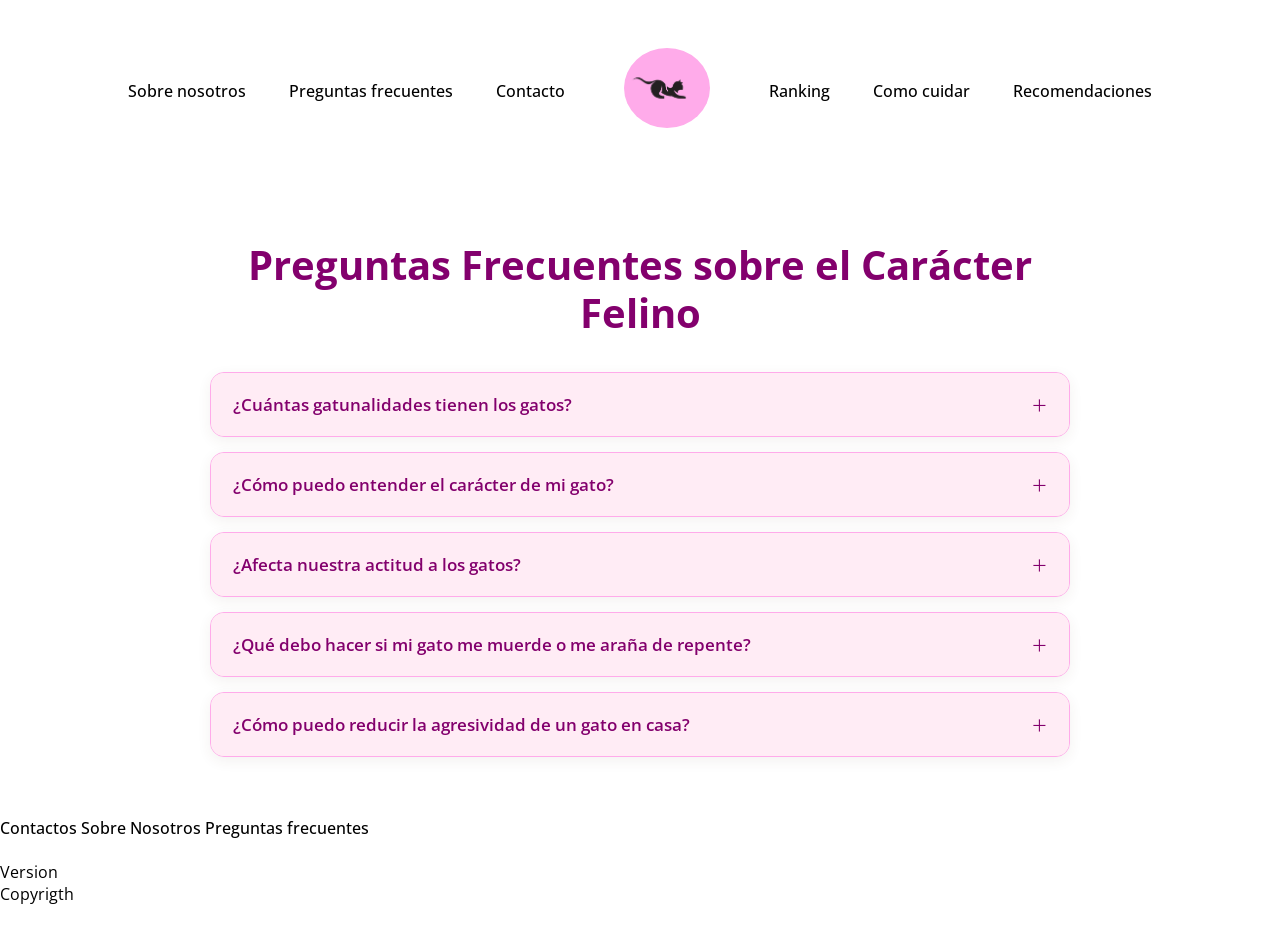
==== index.html @ 8054a6a8 "Agregar estiloa preguntas frecuentes" ====
<!DOCTYPE html>
<html lang="es">

<head>
    <meta charset="UTF-8">
    <meta name="viewport" content="width=device-width, initial-scale=1.0">
    <title>Michis</title>
    <link rel="stylesheet" href="estilos.css">
    <link rel="preconnect" href="https://fonts.googleapis.com">
    <link rel="preconnect" href="https://fonts.gstatic.com" crossorigin>
    <link href="https://fonts.googleapis.com/css2?family=Open+Sans:ital,wght@0,300..800;1,300..800&display=swap"
        rel="stylesheet">
</head>

<body>

    <header id="cabecera">
        <nav id="menu-navegacion">
            <ul>
                <li><a href="#">Sobre nosotros</a></li>
                <li><a href="#">Preguntas frecuentes</a></li>
                <li><a href="#">Contacto</a></li>
                <li><a href="index.html"><img src="imagenes/logo-michis-negro.png" alt="logo michis negro"></a></li>
                <li><a href="puntuaciones.html">Ranking</a></li>
                <li><a href="cuidar.html">Como cuidar</a></li>
                <li><a href="recomendaciones.html">Recomendaciones</a></li>
            </ul>
        </nav>
    </header>



    <main>
        <section id="faq-gatos">
            <h2>Preguntas Frecuentes sobre el Carácter Felino</h2>

            <details>
                <summary>¿Cuántas gatunalidades tienen los gatos?</summary>
                <p>Los expertos en comportamiento felino suelen agruparlas en <strong>cinco grandes
                        "gatunalidades"</strong> principales: la confianza, la timidez, la amabilidad hacia los humanos,
                    la impulsividad y la extraversión. Conocer cuál predomina en tu gato te ayudará a predecir si puede
                    reaccionar de forma agresiva ante ciertos estímulos.</p>
            </details>

            <details>
                <summary>¿Cómo puedo entender el carácter de mi gato?</summary>
                <p>La clave está en observar su <strong>lenguaje corporal</strong>. Un gato agresivo o estresado te lo
                    comunicará antes de atacar: fíjate en las orejas hacia atrás o aplanadas, las pupilas dilatadas, los
                    bufidos y, sobre todo, el movimiento rápido y tenso de la punta de su cola. Si notas estas señales,
                    es mejor darle su espacio.</p>
            </details>

            <details>
                <summary>¿Afecta nuestra actitud a los gatos?</summary>
                <p><strong>Sí, totalmente.</strong> Los gatos son animales extremadamente sensibles al entorno y al
                    estrés de sus humanos. Una actitud gritona, castigos físicos o movimientos bruscos en el hogar
                    pueden generarles ansiedad, lo que a menudo desencadena conductas defensivas o agresividad por
                    miedo.</p>
            </details>

            <details>
                <summary>¿Qué debo hacer si mi gato me muerde o me araña de repente?</summary>
                <p>Lo más importante es <strong>no gritarle ni castigarle</strong>, ya que eso aumentará su miedo y su
                    agresividad. Retira la mano con calma, interrumpe el juego por completo y vete a otra habitación.
                    Debes enseñarle que la agresión corta toda la diversión y la atención.</p>
            </details>

            <details>
                <summary>¿Cómo puedo reducir la agresividad de un gato en casa?</summary>
                <p>La clave es el <strong>enriquecimiento ambiental</strong>. Proporciónale rascadores altos, juguetes
                    interactivos que estimulen su instinto de caza y zonas de refugio seguras. Un gato aburrido o sin
                    territorio propio suele canalizar su frustración en forma de arañazos o mordiscos.</p>
            </details>

        </section>
    </main>



    <footer>
        <ul>
            <a href="">Contactos</a>
            <a href="">Sobre Nosotros</a>
            <a href="">Preguntas frecuentes</a>
            <li>
                <img rel="">
                <img rel="">
                <img rel="">
            </li>
            <li>Version</li>
            <li>Copyrigth</li>
            <img rel="">
        </ul>
    </footer>

</body>

</html>
---- estilos.css ----
*{
    box-sizing: border-box;
    margin: 0;
    padding: 0;
    font-family: "Open Sans", sans-serif;
}

:root{
    --rosa1: rgb(255, 171, 234);
    --rosa2: rgb(255, 144, 227);
    --rosa3: rgb(255, 236, 245);
    --rosa4: rgb(131, 0, 109);
}

header{
    padding: 2em 0;
}

#menu-navegacion ul{
    display: flex;
    flex-direction: row;
    justify-content: space-between;
    padding: 1em 10%;
    align-items: center;
    gap: 1em;
}

#menu-navegacion li{
    list-style: none;
    text-align: center;
}

#menu-navegacion img{
    height: 80px;
    width: auto;
    border-radius: 50%;
    padding: 10px 0px;
    background-color: var(--rosa1);
    margin: 0 1em;
}

#menu-navegacion img:hover{
    background-color: var(--rosa2);
}

a{
    text-decoration: none;
    color: black;
    font-weight: 500;
}

a:hover{
    color: var(--rosa4);
}

/* ------ FAQs -------*/

#faq-gatos {
    max-width: 900px;
    margin: 60px auto;
    padding: 0 20px;
    font-family: "Segoe UI", Arial, sans-serif;
    color: var(--rosa4);
}

/* Título */
#faq-gatos h2 {
    margin-bottom: 35px;
    text-align: center;
    font-size: clamp(1.8rem, 4vw, 2.5rem);
    line-height: 1.2;
    color: var(--rosa4);
    font-weight: 700;
}

/* Cada pregunta */
#faq-gatos details {
    margin-bottom: 15px;
    background: var(--rosa3);
    border: 1px solid var(--rosa1);
    border-radius: 14px;
    overflow: hidden;
    box-shadow: 0 4px 14px rgba(78, 54, 38, 0.07);
    transition:
        box-shadow 0.3s ease,
        border-color 0.3s ease,
        transform 0.3s ease;
}

/* Efecto al pasar el ratón */
#faq-gatos details:hover {
    border-color: var(--rosa1);
    box-shadow: 0 7px 20px rgba(78, 54, 38, 0.12);
    transform: translateY(-2px);
}

/* Pregunta */
#faq-gatos summary {
    position: relative;
    padding: 20px 55px 20px 22px;
    cursor: pointer;
    list-style: none;
    font-size: 1.05rem;
    font-weight: 600;
    color: var(--rosa4);
    background: var(--rosa3);
    transition:
        all 0.3s ease;
}

/* Ocultar marcador por defecto */
#faq-gatos summary::-webkit-details-marker {
    display: none;
}

#faq-gatos summary::marker {
    display: none;
}

/* Icono + / − */
#faq-gatos summary::after {
    content: "+";
    position: absolute;
    right: 22px;
    top: 50%;
    transform: translateY(-50%);
    font-size: 1.6rem;
    font-weight: 300;
    color: var(--rosa4);
    transition: transform 0.3s ease;
}

/* Pregunta abierta */
#faq-gatos details[open] summary {
    color: var(--rosa4);
    background: var(--rosa3);
}

#faq-gatos details[open] summary::after {
    content: "−";
    transform: translateY(-50%) rotate(180deg);
}

/* Respuesta */
#faq-gatos details p {
    margin: 0;
    padding: 0 22px 22px;
    font-size: 0.98rem;
    line-height: 1.75;
    color: var(--rosa4);
    background: var(--rosa3);
}

/* Texto en negrita */
#faq-gatos details p strong {
    color: var(--rosa4);
    font-weight: 700;
}


/* ================================
   Responsive
   ================================ */

@media (max-width: 600px) {

    #faq-gatos {
        margin: 40px auto;
        padding: 0 15px;
    }

    #faq-gatos h2 {
        margin-bottom: 25px;
    }

    #faq-gatos summary {
        padding: 17px 48px 17px 18px;
        font-size: 1rem;
    }

    #faq-gatos summary::after {
        right: 17px;
    }

    #faq-gatos details p {
        padding: 0 18px 18px;
        font-size: 0.95rem;
        line-height: 1.65;
    }
}
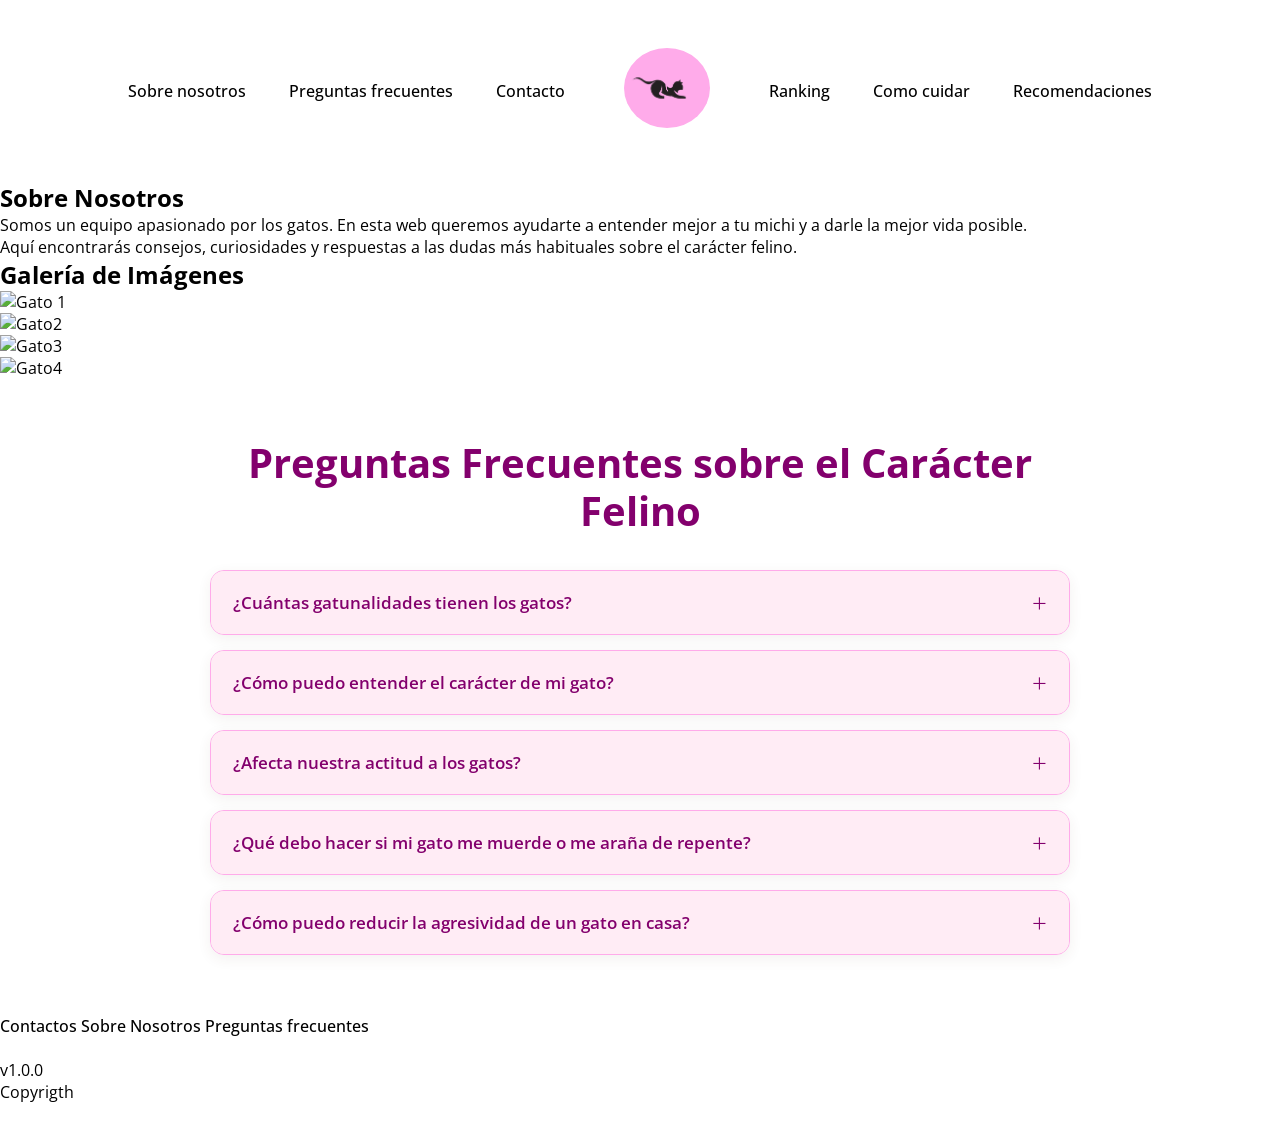
==== commit 4ea51b26: "Merge branch 'develop' into feature/css-faqs" ====
--- a/index.html
+++ b/index.html
@@ -28,8 +28,36 @@
         </nav>
     </header>
 
+    <main>
+          <section class="sobre-nosotros">
+            <h2>Sobre Nosotros</h2>
+            <p>Somos un equipo apasionado por los gatos. En esta web queremos ayudarte a entender mejor a tu michi y a darle la mejor vida posible.</p>
+            <p>Aquí encontrarás consejos, curiosidades y respuestas a las dudas más habituales sobre el carácter felino.</p>
+        </section>
 
+        <section class="galeria">
+            <h2>Galería de Imágenes</h2>
+            <div class="galeria-contenedor">
+                <figure>
+                    <img src="https://marketplace.canva.com/xHPJk/MAHA8XxHPJk/1/tl/canva-MAHA8XxHPJk.jpg" alt="Gato 1">
+                    
+                </figure>
+                <figure>
+                    <img src="https://cdn.pixabay.com/photo/2014/11/30/14/11/cat-551554_1280.jpg" alt="Gato2">
+          
+                </figure>
+                <figure>
+                    <img src="https://content.elmueble.com/medio/2023/03/05/gato-exotico_4af6e808_230305153458_900x900.jpg" alt="Gato3">
+                    
+                </figure>
+                <figure>
+                    <img src="https://thumb.wikimedia.org/wikipedia/commons/thumb/c/c0/British_shorthair_Irina_AEA.JPG/960px-British_shorthair_Irina_AEA.JPG?utm_source=es.wikipedia.org&utm_campaign=index&utm_content=thumbnail" alt="Gato4">
+                    
+                </figure>
+            </div>
+        </section>
 
+      
     <main>
         <section id="faq-gatos">
             <h2>Preguntas Frecuentes sobre el Carácter Felino</h2>
@@ -75,8 +103,6 @@
         </section>
     </main>
 
-
-
     <footer>
         <ul>
             <a href="">Contactos</a>
@@ -87,12 +113,11 @@
                 <img rel="">
                 <img rel="">
             </li>
-            <li>Version</li>
+            <li>v1.0.0</li>
             <li>Copyrigth</li>
             <img rel="">
         </ul>
     </footer>
-
 </body>
 
 </html>
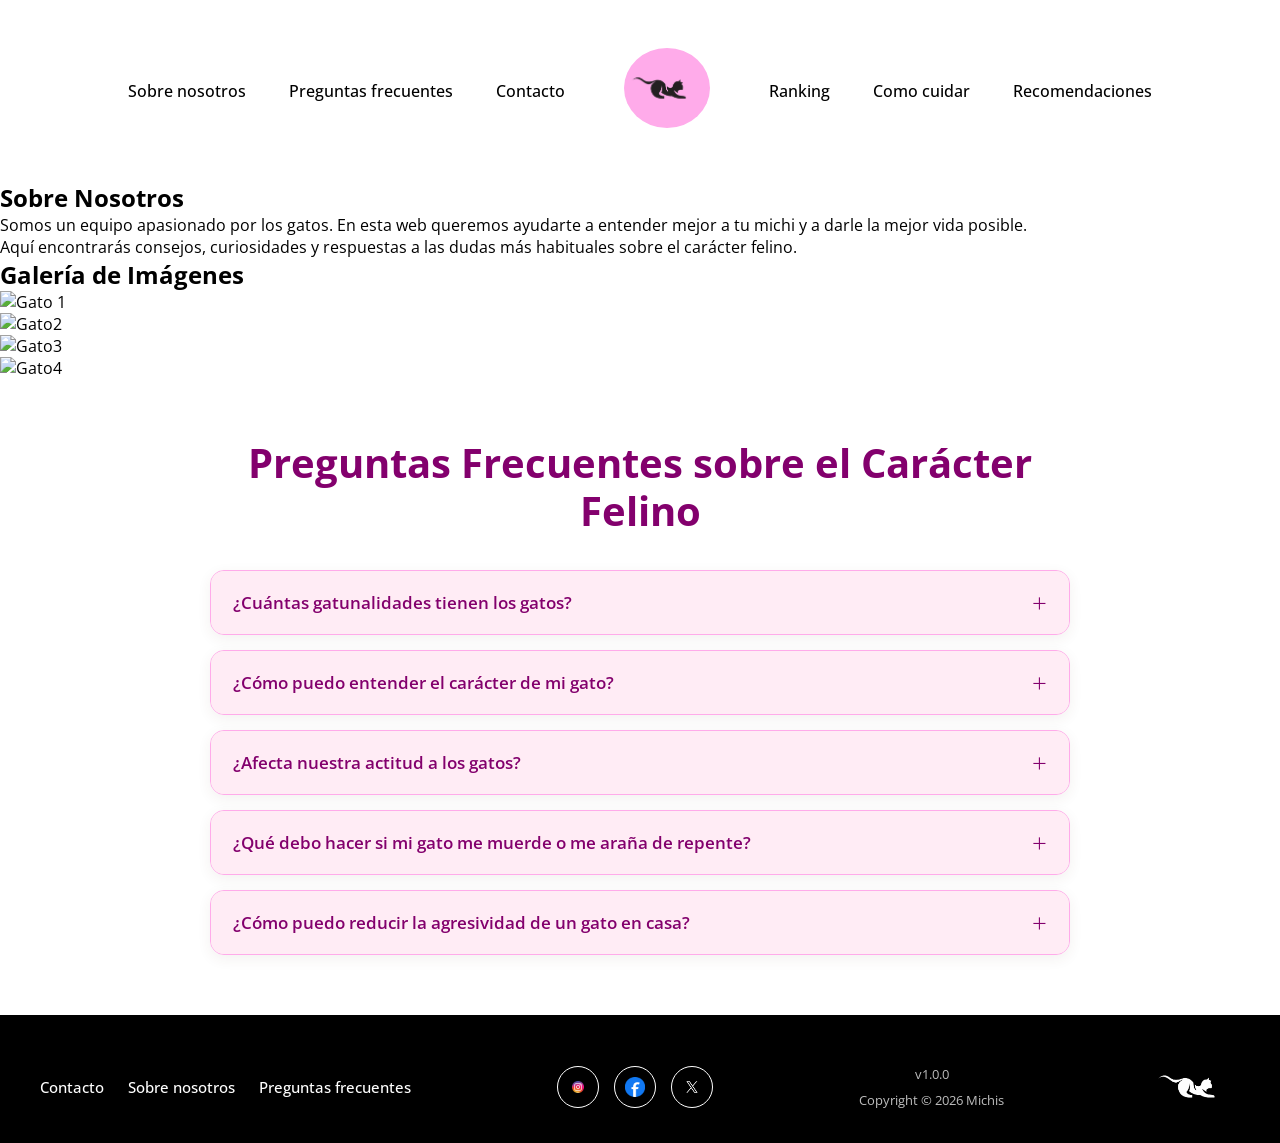
==== commit 075b5e44: "Agregar estilo al footer" ====
--- a/index.html
+++ b/index.html
@@ -29,7 +29,7 @@
     </header>
 
     <main>
-          <section class="sobre-nosotros">
+          <section class="sobre-nosotros" id="sobre-nosotros">
             <h2>Sobre Nosotros</h2>
             <p>Somos un equipo apasionado por los gatos. En esta web queremos ayudarte a entender mejor a tu michi y a darle la mejor vida posible.</p>
             <p>Aquí encontrarás consejos, curiosidades y respuestas a las dudas más habituales sobre el carácter felino.</p>
@@ -103,21 +103,38 @@
         </section>
     </main>
 
-    <footer>
-        <ul>
-            <a href="">Contactos</a>
-            <a href="">Sobre Nosotros</a>
-            <a href="">Preguntas frecuentes</a>
-            <li>
-                <img rel="">
-                <img rel="">
-                <img rel="">
-            </li>
-            <li>v1.0.0</li>
-            <li>Copyrigth</li>
-            <img rel="">
-        </ul>
-    </footer>
+    <footer class="site-footer">
+    <div class="footer-container">
+        <div class="footer-links">
+            <a href="#contacto">Contacto</a>
+            <a href="#sobre-nosotros">Sobre nosotros</a>
+            <a href="#faq-gatos">Preguntas frecuentes</a>
+        </div>
+
+        <div class="social-links" aria-label="Redes sociales">
+            <a href="#" aria-label="Instagram">
+                <img src="imagenes/icono-instagram.png" alt="Instagram">
+            </a>
+
+            <a href="#" aria-label="Facebook">
+                <img src="imagenes/icono-facebook.png" alt="Facebook">
+            </a>
+
+            <a href="#" aria-label="X">
+                <img src="imagenes/icono-x.png" alt="Twitter">
+            </a>
+        </div>
+
+        <div class="footer-info">
+            <span>v1.0.0</span>
+            <span>Copyright © 2026 Michis</span>
+        </div>
+
+        <a class="footer-logo" href="/" aria-label="Página principal">
+            <img src="imagenes/logo-michis-negro.png" alt="Logo de Michis">
+        </a>
+    </div>
+</footer>
 </body>
 
 </html>
--- a/estilos.css
+++ b/estilos.css
@@ -188,3 +188,133 @@
         line-height: 1.65;
     }
 }
+
+
+/* FOOTER */
+.site-footer {
+    width: 100%;
+    background-color: #000;
+    color: #fff;
+    padding: 40px 20px 25px;
+    box-sizing: border-box;
+}
+
+.footer-container {
+    max-width: 1200px;
+    margin: 0 auto;
+
+    display: flex;
+    align-items: center;
+    justify-content: space-between;
+    gap: 30px;
+    flex-wrap: wrap;
+}
+
+.footer-links {
+    display: flex;
+    align-items: center;
+    gap: 24px;
+    flex-wrap: wrap;
+}
+
+.footer-links a {
+    color: #fff;
+    text-decoration: none;
+    font-size: 15px;
+    transition: color 0.3s ease;
+}
+
+.footer-links a:hover,
+.footer-links a:focus {
+    color: #bdbdbd;
+}
+
+.social-links {
+    display: flex;
+    align-items: center;
+    gap: 15px;
+}
+
+.social-links a {
+    width: 42px;
+    height: 42px;
+    border: 1px solid #fff;
+    border-radius: 50%;
+
+    display: flex;
+    align-items: center;
+    justify-content: center;
+
+    transition:
+        background-color 0.3s ease,
+        transform 0.3s ease;
+}
+
+.social-links a:hover,
+.social-links a:focus {
+    background-color: #fff;
+    transform: translateY(-3px);
+}
+
+.social-links img {
+    width: 20px;
+    height: 20px;
+    object-fit: cover;
+}
+
+.footer-info {
+    display: flex;
+    flex-direction: column;
+    gap: 8px;
+    color: #bdbdbd;
+    font-size: 13px;
+    text-align: center;
+}
+
+.footer-logo img {
+    display: block;
+    width: 90px;
+    height: auto;
+
+    /* Convierte un logo negro en blanco */
+    filter: brightness(0) invert(1);
+}
+
+.footer-logo {
+    transition: opacity 0.3s ease;
+}
+
+.footer-logo:hover,
+.footer-logo:focus {
+    opacity: 0.7;
+}
+
+@media (max-width: 768px) {
+    .footer-container {
+        flex-direction: column;
+        text-align: center;
+    }
+
+    .footer-links {
+        justify-content: center;
+    }
+
+    .footer-info {
+        order: 3;
+    }
+
+    .footer-logo {
+        order: 4;
+    }
+}
+
+@media (max-width: 480px) {
+    .footer-links {
+        flex-direction: column;
+        gap: 14px;
+    }
+
+    .site-footer {
+        padding: 30px 15px 20px;
+    }
+}
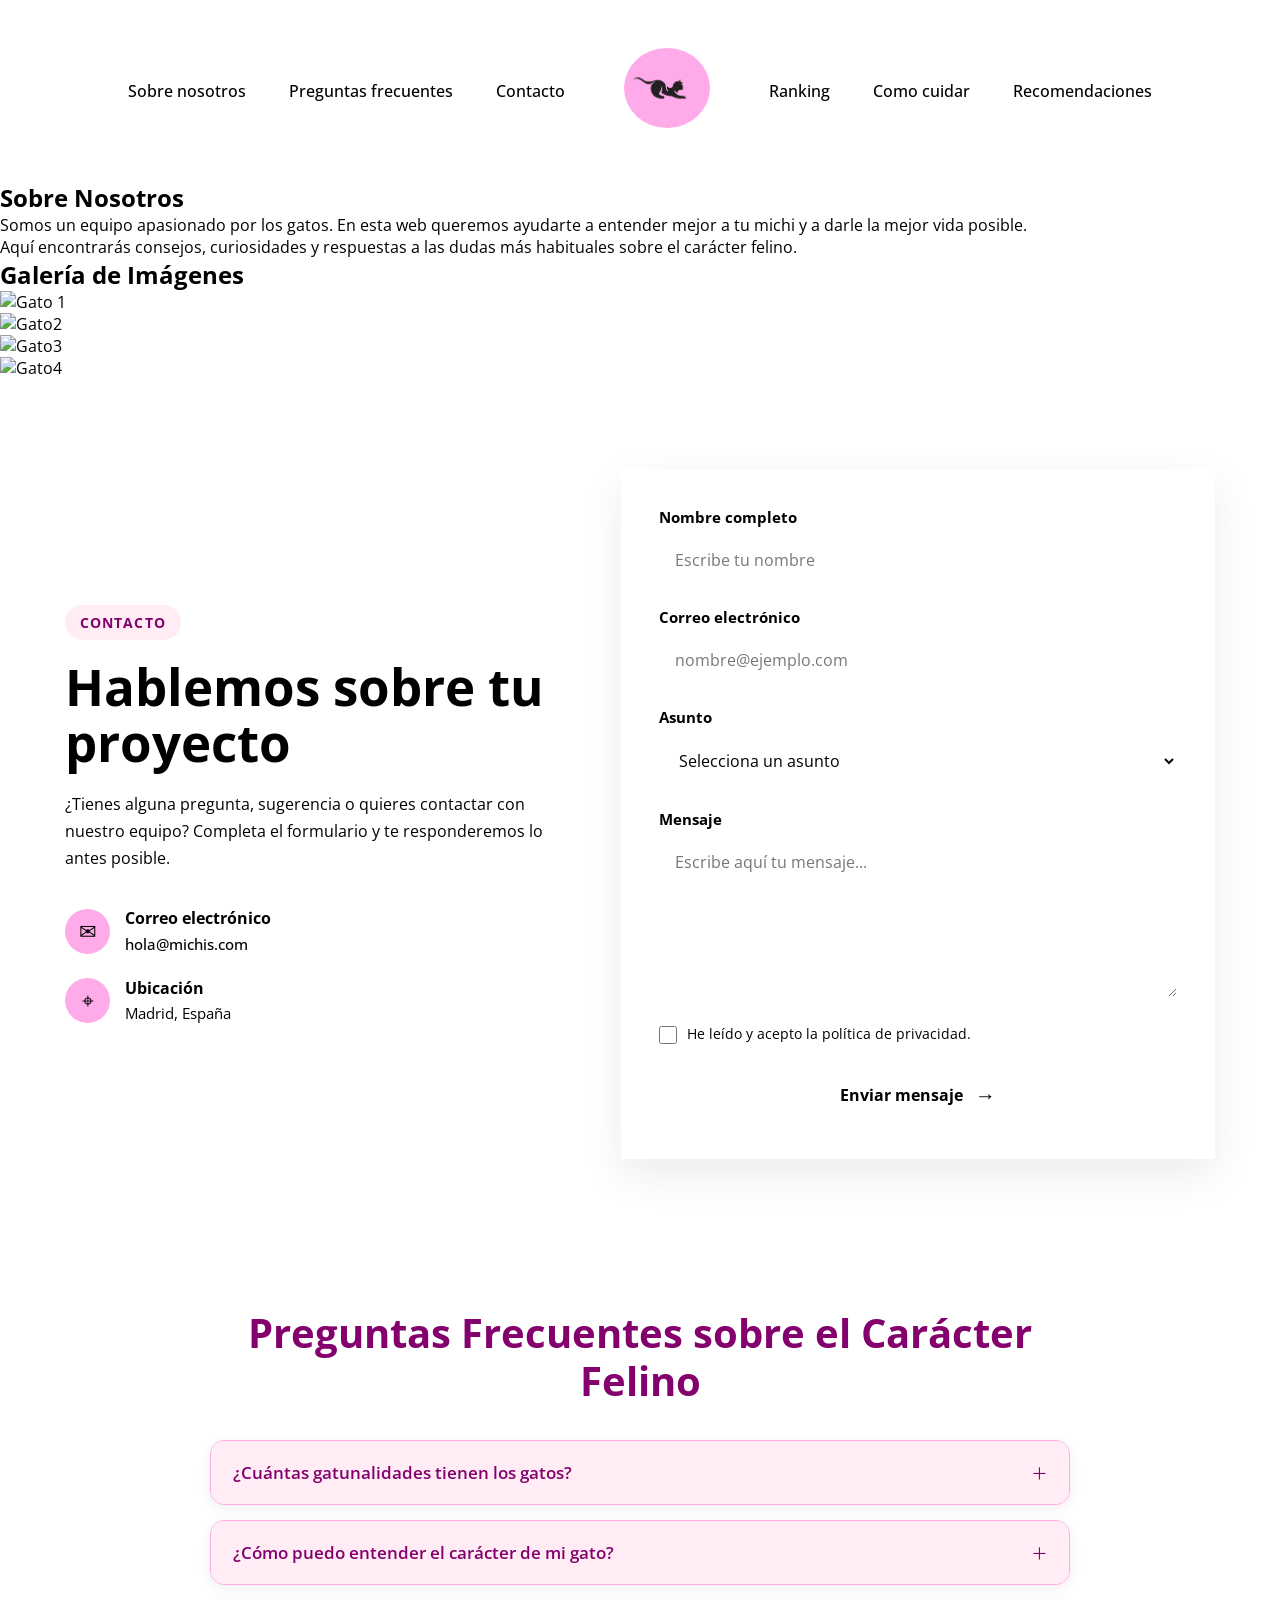
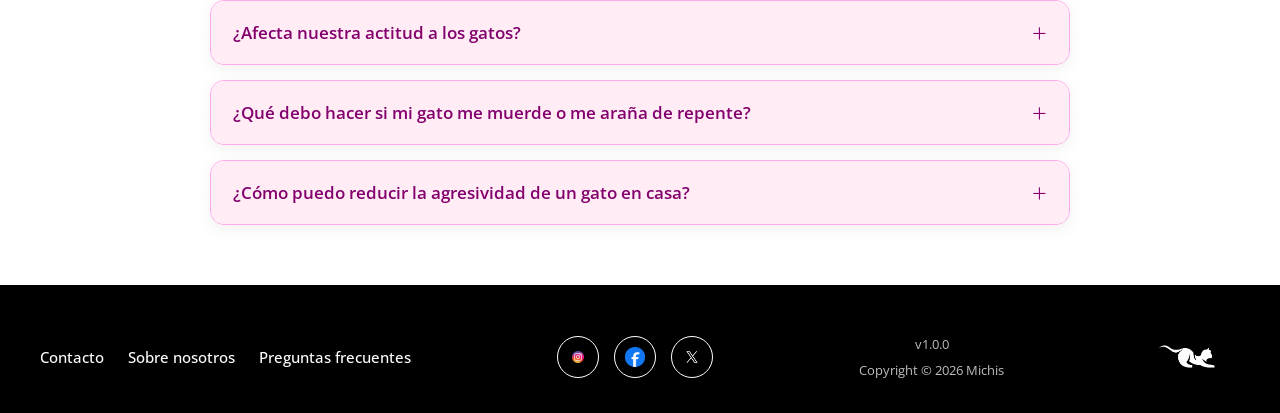
==== commit 79b80ae2: "Añadir sección de contacto y css" ====
--- a/index.html
+++ b/index.html
@@ -29,10 +29,12 @@
     </header>
 
     <main>
-          <section class="sobre-nosotros" id="sobre-nosotros">
+        <section class="sobre-nosotros" id="sobre-nosotros">
             <h2>Sobre Nosotros</h2>
-            <p>Somos un equipo apasionado por los gatos. En esta web queremos ayudarte a entender mejor a tu michi y a darle la mejor vida posible.</p>
-            <p>Aquí encontrarás consejos, curiosidades y respuestas a las dudas más habituales sobre el carácter felino.</p>
+            <p>Somos un equipo apasionado por los gatos. En esta web queremos ayudarte a entender mejor a tu michi y a
+                darle la mejor vida posible.</p>
+            <p>Aquí encontrarás consejos, curiosidades y respuestas a las dudas más habituales sobre el carácter felino.
+            </p>
         </section>
 
         <section class="galeria">
@@ -40,25 +42,106 @@
             <div class="galeria-contenedor">
                 <figure>
                     <img src="https://marketplace.canva.com/xHPJk/MAHA8XxHPJk/1/tl/canva-MAHA8XxHPJk.jpg" alt="Gato 1">
-                    
+
                 </figure>
                 <figure>
                     <img src="https://cdn.pixabay.com/photo/2014/11/30/14/11/cat-551554_1280.jpg" alt="Gato2">
-          
-                </figure>
-                <figure>
-                    <img src="https://content.elmueble.com/medio/2023/03/05/gato-exotico_4af6e808_230305153458_900x900.jpg" alt="Gato3">
-                    
-                </figure>
-                <figure>
-                    <img src="https://thumb.wikimedia.org/wikipedia/commons/thumb/c/c0/British_shorthair_Irina_AEA.JPG/960px-British_shorthair_Irina_AEA.JPG?utm_source=es.wikipedia.org&utm_campaign=index&utm_content=thumbnail" alt="Gato4">
-                    
-                </figure>
-            </div>
-        </section>
-
-      
-    <main>
+
+                </figure>
+                <figure>
+                    <img src="https://content.elmueble.com/medio/2023/03/05/gato-exotico_4af6e808_230305153458_900x900.jpg"
+                        alt="Gato3">
+
+                </figure>
+                <figure>
+                    <img src="https://thumb.wikimedia.org/wikipedia/commons/thumb/c/c0/British_shorthair_Irina_AEA.JPG/960px-British_shorthair_Irina_AEA.JPG?utm_source=es.wikipedia.org&utm_campaign=index&utm_content=thumbnail"
+                        alt="Gato4">
+
+                </figure>
+            </div>
+        </section>
+
+        <section id="contacto" class="contact-section">
+            <div class="contact-container">
+                <div class="contact-intro">
+                    <span class="section-tag">Contacto</span>
+
+                    <h2>Hablemos sobre tu proyecto</h2>
+
+                    <p>
+                        ¿Tienes alguna pregunta, sugerencia o quieres contactar con
+                        nuestro equipo? Completa el formulario y te responderemos
+                        lo antes posible.
+                    </p>
+
+                    <div class="contact-details">
+                        <div class="contact-detail">
+                            <span class="contact-icon" aria-hidden="true">✉</span>
+                            <div>
+                                <h3>Correo electrónico</h3>
+                                <a href="mailto:hola@michis.com">
+                                    hola@michis.com
+                                </a>
+                            </div>
+                        </div>
+
+                        <div class="contact-detail">
+                            <span class="contact-icon" aria-hidden="true">⌖</span>
+                            <div>
+                                <h3>Ubicación</h3>
+                                <p>Madrid, España</p>
+                            </div>
+                        </div>
+                    </div>
+                </div>
+
+                <form class="contact-form" action="#" method="post">
+                    <div class="form-group">
+                        <label for="nombre">Nombre completo</label>
+                        <input type="text" id="nombre" name="nombre" placeholder="Escribe tu nombre" autocomplete="name"
+                            required>
+                    </div>
+
+                    <div class="form-group">
+                        <label for="email">Correo electrónico</label>
+                        <input type="email" id="email" name="email" placeholder="nombre@ejemplo.com"
+                            autocomplete="email" required>
+                    </div>
+
+                    <div class="form-group">
+                        <label for="asunto">Asunto</label>
+                        <select id="asunto" name="asunto" required>
+                            <option value="" disabled selected>
+                                Selecciona un asunto
+                            </option>
+                            <option value="consulta">Consulta general</option>
+                            <option value="sugerencia">Sugerencia</option>
+                            <option value="colaboracion">Colaboración</option>
+                            <option value="otro">Otro</option>
+                        </select>
+                    </div>
+
+                    <div class="form-group">
+                        <label for="mensaje">Mensaje</label>
+                        <textarea id="mensaje" name="mensaje" rows="6" placeholder="Escribe aquí tu mensaje..."
+                            required></textarea>
+                    </div>
+
+                    <div class="checkbox-group">
+                        <input type="checkbox" id="privacidad" name="privacidad" required>
+
+                        <label for="privacidad">
+                            He leído y acepto la política de privacidad.
+                        </label>
+                    </div>
+
+                    <button class="submit-button" type="submit">
+                        Enviar mensaje
+                        <span aria-hidden="true">→</span>
+                    </button>
+                </form>
+            </div>
+        </section>
         <section id="faq-gatos">
             <h2>Preguntas Frecuentes sobre el Carácter Felino</h2>
 
@@ -104,37 +187,37 @@
     </main>
 
     <footer class="site-footer">
-    <div class="footer-container">
-        <div class="footer-links">
-            <a href="#contacto">Contacto</a>
-            <a href="#sobre-nosotros">Sobre nosotros</a>
-            <a href="#faq-gatos">Preguntas frecuentes</a>
-        </div>
-
-        <div class="social-links" aria-label="Redes sociales">
-            <a href="#" aria-label="Instagram">
-                <img src="imagenes/icono-instagram.png" alt="Instagram">
-            </a>
-
-            <a href="#" aria-label="Facebook">
-                <img src="imagenes/icono-facebook.png" alt="Facebook">
-            </a>
-
-            <a href="#" aria-label="X">
-                <img src="imagenes/icono-x.png" alt="Twitter">
+        <div class="footer-container">
+            <div class="footer-links">
+                <a href="#contacto">Contacto</a>
+                <a href="#sobre-nosotros">Sobre nosotros</a>
+                <a href="#faq-gatos">Preguntas frecuentes</a>
+            </div>
+
+            <div class="social-links" aria-label="Redes sociales">
+                <a href="#" aria-label="Instagram">
+                    <img src="imagenes/icono-instagram.png" alt="Instagram">
+                </a>
+
+                <a href="#" aria-label="Facebook">
+                    <img src="imagenes/icono-facebook.png" alt="Facebook">
+                </a>
+
+                <a href="#" aria-label="X">
+                    <img src="imagenes/icono-x.png" alt="Twitter">
+                </a>
+            </div>
+
+            <div class="footer-info">
+                <span>v1.0.0</span>
+                <span>Copyright © 2026 Michis</span>
+            </div>
+
+            <a class="footer-logo" href="/" aria-label="Página principal">
+                <img src="imagenes/logo-michis-negro.png" alt="Logo de Michis">
             </a>
         </div>
-
-        <div class="footer-info">
-            <span>v1.0.0</span>
-            <span>Copyright © 2026 Michis</span>
-        </div>
-
-        <a class="footer-logo" href="/" aria-label="Página principal">
-            <img src="imagenes/logo-michis-negro.png" alt="Logo de Michis">
-        </a>
-    </div>
-</footer>
+    </footer>
 </body>
 
 </html>
--- a/estilos.css
+++ b/estilos.css
@@ -317,4 +317,284 @@
     .site-footer {
         padding: 30px 15px 20px;
     }
+}
+
+/* FORMULARIO DE CONTACTO */
+* {
+    box-sizing: border-box;
+}
+
+html {
+    scroll-behavior: smooth;
+}
+
+body {
+    margin: 0;
+    font-family: Arial, sans-serif;
+    color: var(--color-black);
+    background-color: var(--color-white);
+}
+
+.contact-section {
+    padding: 90px 20px;
+    background:
+        linear-gradient(
+            135deg,
+            var(--color-background) 0%,
+            var(--color-white) 100%
+        );
+}
+
+.contact-container {
+    width: 100%;
+    max-width: 1150px;
+    margin: 0 auto;
+
+    display: grid;
+    grid-template-columns: minmax(280px, 0.9fr) minmax(320px, 1.1fr);
+    gap: 70px;
+    align-items: center;
+}
+
+.contact-intro {
+    max-width: 480px;
+}
+
+.section-tag {
+    display: inline-block;
+    margin-bottom: 18px;
+    padding: 8px 15px;
+
+    color: var(--rosa4);
+    background-color: var(--rosa3);
+    border-radius: 50px;
+
+    font-size: 0.85rem;
+    font-weight: 700;
+    letter-spacing: 0.08em;
+    text-transform: uppercase;
+}
+
+.contact-intro h2 {
+    margin: 0 0 20px;
+    color: var(--color-black);
+    font-size: clamp(2rem, 4vw, 3.2rem);
+    line-height: 1.1;
+}
+
+.contact-intro > p {
+    margin: 0;
+    color: var(--color-gray);
+    font-size: 1rem;
+    line-height: 1.7;
+}
+
+.contact-details {
+    display: flex;
+    flex-direction: column;
+    gap: 22px;
+    margin-top: 35px;
+}
+
+.contact-detail {
+    display: flex;
+    align-items: center;
+    gap: 15px;
+}
+
+.contact-icon {
+    width: 45px;
+    height: 45px;
+    flex-shrink: 0;
+
+    display: flex;
+    align-items: center;
+    justify-content: center;
+
+    color: var(--color-black);
+    background-color: var(--rosa1);
+    border-radius: 50%;
+
+    font-size: 1.3rem;
+}
+
+.contact-detail h3 {
+    margin: 0 0 4px;
+    font-size: 1rem;
+}
+
+.contact-detail p,
+.contact-detail a {
+    margin: 0;
+    color: var(--color-gray);
+    font-size: 0.95rem;
+    text-decoration: none;
+}
+
+.contact-detail a:hover,
+.contact-detail a:focus {
+    color: var(--rosa4);
+    text-decoration: underline;
+}
+
+.contact-form {
+    padding: 38px;
+    background-color: var(--color-white);
+    border: 1px solid var(--color-border);
+    border-radius: var(--border-radius);
+    box-shadow: 0 15px 40px rgba(0, 0, 0, 0.08);
+}
+
+.form-group {
+    margin-bottom: 22px;
+}
+
+.form-group label {
+    display: block;
+    margin-bottom: 8px;
+
+    color: var(--color-black);
+    font-size: 0.95rem;
+    font-weight: 700;
+}
+
+.form-group input,
+.form-group select,
+.form-group textarea {
+    width: 100%;
+    padding: 14px 16px;
+
+    color: var(--color-black);
+    background-color: var(--color-white);
+    border: 1px solid var(--color-border);
+    border-radius: 8px;
+
+    font: inherit;
+    font-size: 1rem;
+    transition:
+        border-color var(--transition),
+        box-shadow var(--transition),
+        background-color var(--transition);
+}
+
+.form-group input::placeholder,
+.form-group textarea::placeholder {
+    color: #777777;
+}
+
+.form-group textarea {
+    min-height: 145px;
+    resize: vertical;
+}
+
+.form-group input:hover,
+.form-group select:hover,
+.form-group textarea:hover {
+    border-color: var(--rosa2);
+}
+
+.form-group input:focus,
+.form-group select:focus,
+.form-group textarea:focus {
+    outline: 3px solid var(--rosa3);
+    outline-offset: 2px;
+    border-color: var(--rosa4);
+}
+
+.checkbox-group {
+    display: flex;
+    align-items: flex-start;
+    gap: 10px;
+    margin: 8px 0 25px;
+}
+
+.checkbox-group input {
+    width: 18px;
+    height: 18px;
+    flex-shrink: 0;
+    margin-top: 2px;
+    accent-color: var(--rosa4);
+}
+
+.checkbox-group label {
+    color: var(--color-gray);
+    font-size: 0.9rem;
+    line-height: 1.4;
+    cursor: pointer;
+}
+
+.submit-button {
+    width: 100%;
+    padding: 15px 22px;
+
+    display: flex;
+    align-items: center;
+    justify-content: center;
+    gap: 12px;
+
+    color: var(--color-white);
+    background-color: var(--color-black);
+    border: 2px solid var(--color-black);
+    border-radius: 8px;
+
+    font: inherit;
+    font-weight: 700;
+    cursor: pointer;
+    transition:
+        background-color var(--transition),
+        color var(--transition),
+        transform var(--transition);
+}
+
+.submit-button:hover {
+    color: var(--color-black);
+    background-color: var(--rosa2);
+    border-color: var(--rosa2);
+    transform: translateY(-2px);
+}
+
+.submit-button:focus-visible {
+    outline: 3px solid var(--rosa4);
+    outline-offset: 3px;
+}
+
+.submit-button span {
+    font-size: 1.3rem;
+    line-height: 1;
+}
+
+@media (max-width: 800px) {
+    .contact-section {
+        padding: 65px 20px;
+    }
+
+    .contact-container {
+        grid-template-columns: 1fr;
+        gap: 45px;
+    }
+
+    .contact-intro {
+        max-width: none;
+        text-align: center;
+    }
+
+    .contact-details {
+        align-items: center;
+    }
+}
+
+@media (max-width: 480px) {
+    .contact-section {
+        padding: 50px 15px;
+    }
+
+    .contact-form {
+        padding: 25px 20px;
+    }
+
+    .contact-detail {
+        width: 100%;
+        justify-content: flex-start;
+        text-align: left;
+    }
 }
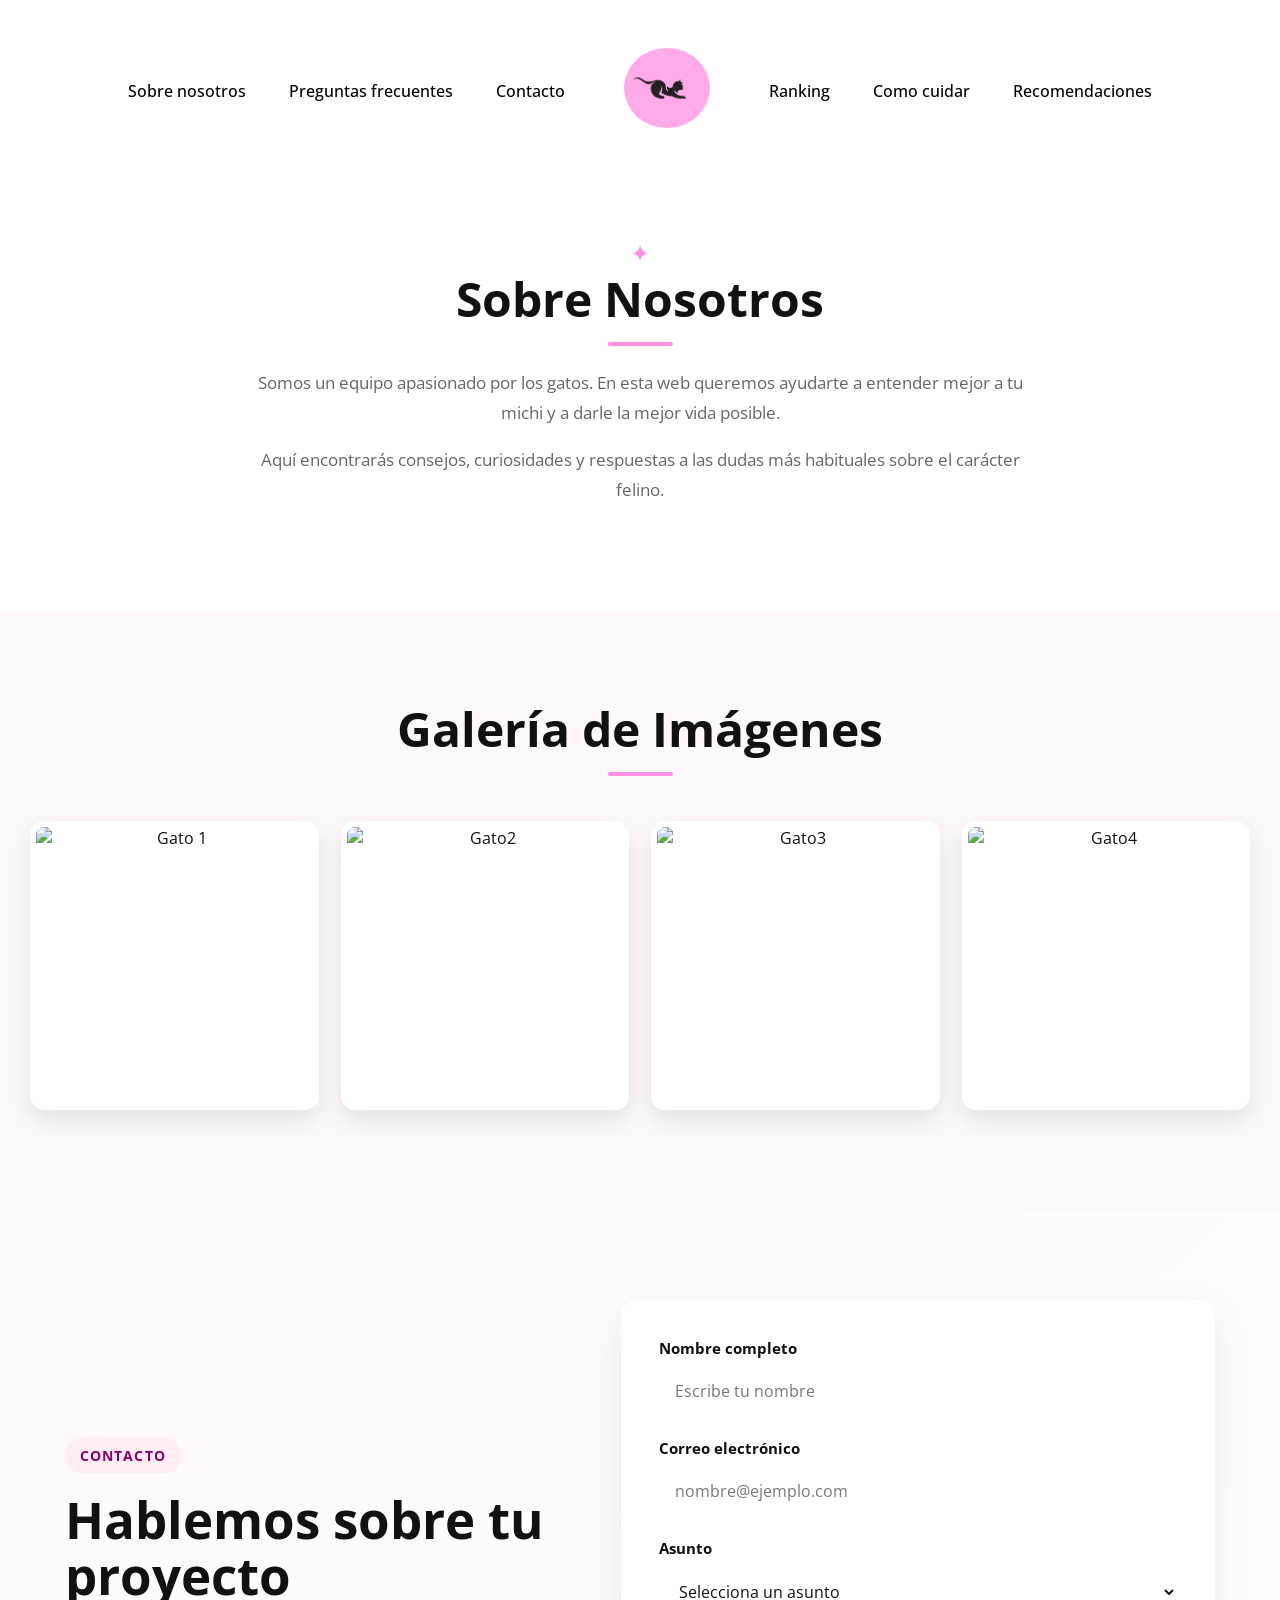
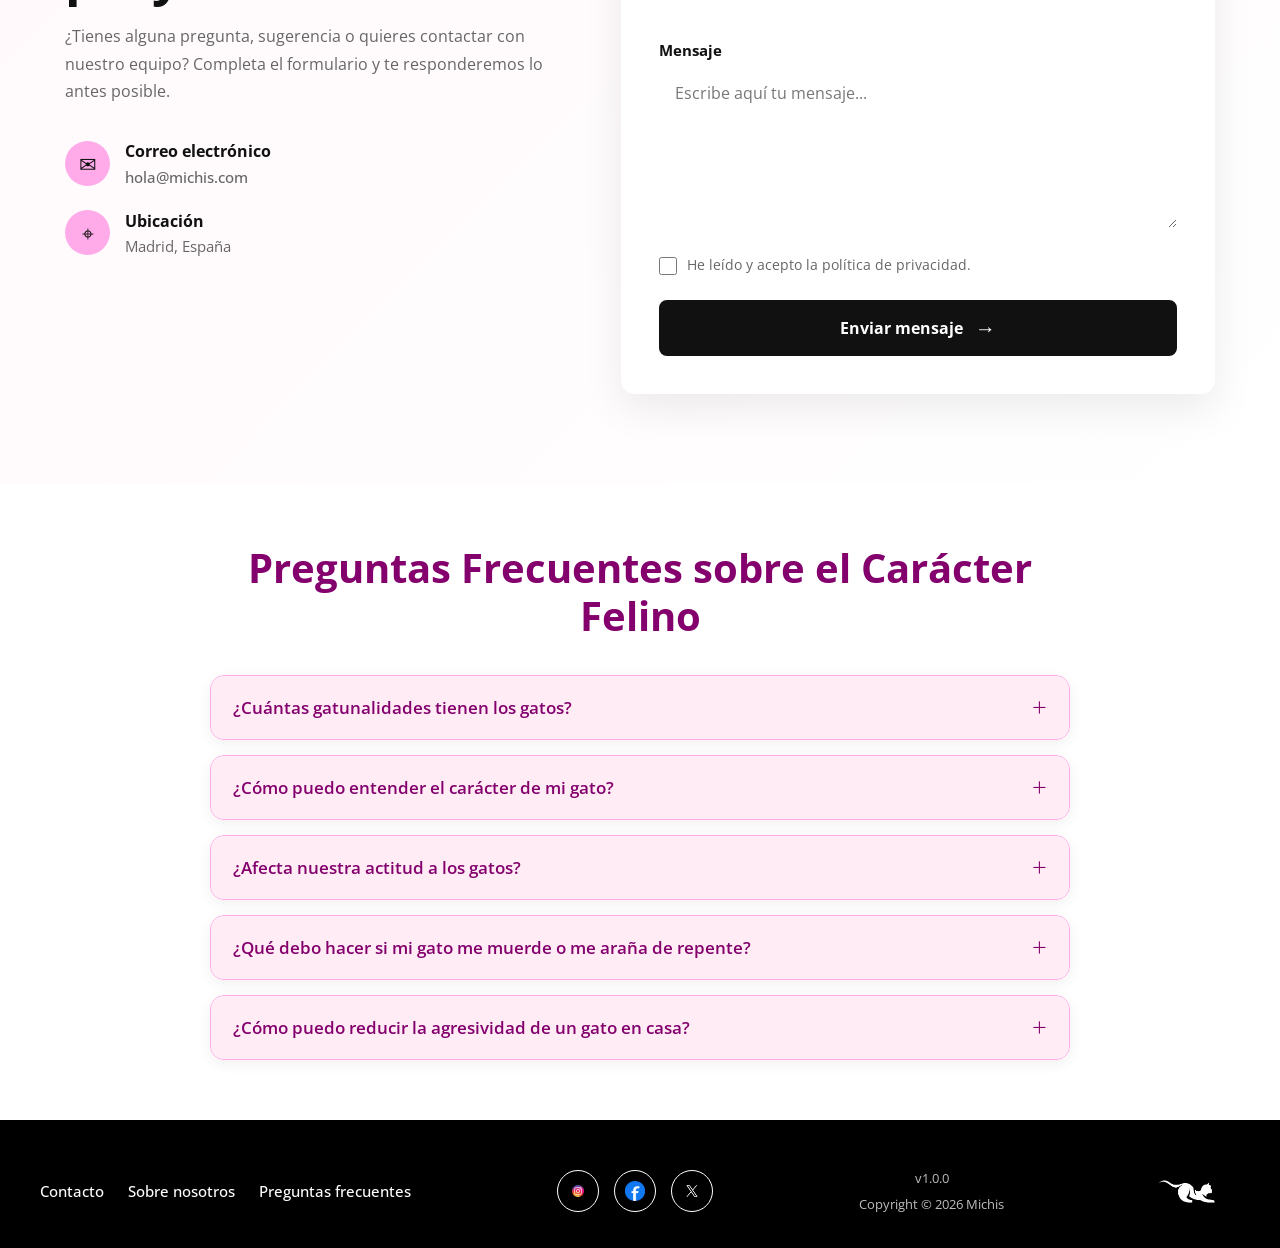
==== commit bd0eb777: "Corrección en los enlaces del menú de cabecera" ====
--- a/index.html
+++ b/index.html
@@ -17,9 +17,9 @@
     <header id="cabecera">
         <nav id="menu-navegacion">
             <ul>
-                <li><a href="#">Sobre nosotros</a></li>
-                <li><a href="#">Preguntas frecuentes</a></li>
-                <li><a href="#">Contacto</a></li>
+                <li><a href="#sobre-nosotros">Sobre nosotros</a></li>
+                <li><a href="#faq-gatos">Preguntas frecuentes</a></li>
+                <li><a href="#contacto">Contacto</a></li>
                 <li><a href="index.html"><img src="imagenes/logo-michis-negro.png" alt="logo michis negro"></a></li>
                 <li><a href="puntuaciones.html">Ranking</a></li>
                 <li><a href="cuidar.html">Como cuidar</a></li>
--- a/estilos.css
+++ b/estilos.css
@@ -10,6 +10,19 @@
     --rosa2: rgb(255, 144, 227);
     --rosa3: rgb(255, 236, 245);
     --rosa4: rgb(131, 0, 109);
+
+        /* Colores generales */
+    --color-black: #111111;
+    --color-black-soft: #242424;
+    --color-white: #ffffff;
+    --color-background: #fff8fb;
+    --color-gray: #666666;
+    --color-border: #dede
+
+        /* Medidas */
+    --content-width: 1150px;
+    --border-radius: 14px;
+    --transition: 0.3s ease;
 }
 
 header{
@@ -332,7 +345,7 @@
     margin: 0;
     font-family: Arial, sans-serif;
     color: var(--color-black);
-    background-color: var(--color-white);
+    background-color: #FFFFFF;
 }
 
 .contact-section {
@@ -341,7 +354,7 @@
         linear-gradient(
             135deg,
             var(--color-background) 0%,
-            var(--color-white) 100%
+            #FFFFFF 100%
         );
 }
 
@@ -439,7 +452,7 @@
 
 .contact-form {
     padding: 38px;
-    background-color: var(--color-white);
+    background-color: #FFFFFF;
     border: 1px solid var(--color-border);
     border-radius: var(--border-radius);
     box-shadow: 0 15px 40px rgba(0, 0, 0, 0.08);
@@ -465,7 +478,7 @@
     padding: 14px 16px;
 
     color: var(--color-black);
-    background-color: var(--color-white);
+    background-color: #FFFFFF;
     border: 1px solid var(--color-border);
     border-radius: 8px;
 
@@ -532,7 +545,7 @@
     justify-content: center;
     gap: 12px;
 
-    color: var(--color-white);
+    color: #FFFFFF;
     background-color: var(--color-black);
     border: 2px solid var(--color-black);
     border-radius: 8px;
@@ -597,4 +610,565 @@
         justify-content: flex-start;
         text-align: left;
     }
+}
+
+/* SOBRE NOSOTROS Y GALERÍA DE IMÁGENES*/
+.sobre-nosotros {
+    position: relative;
+    max-width: var(--content-width);
+    margin: 0 auto;
+    padding: 90px 30px;
+
+    color: var(--color-black);
+    text-align: center;
+}
+
+.sobre-nosotros::before {
+    content: "✦";
+
+    position: absolute;
+    top: 55px;
+    left: 50%;
+    transform: translateX(-50%);
+
+    color: var(--rosa2);
+    font-size: 1.5rem;
+}
+
+.sobre-nosotros h2,
+.galeria h2 {
+    margin: 0 0 22px;
+    color: var(--color-black);
+    font-size: clamp(2rem, 4vw, 3rem);
+    line-height: 1.15;
+}
+
+.sobre-nosotros h2::after,
+.galeria h2::after {
+    content: "";
+
+    display: block;
+    width: 65px;
+    height: 4px;
+    margin: 16px auto 0;
+
+    background-color: var(--rosa2);
+    border-radius: 20px;
+}
+
+.sobre-nosotros p {
+    max-width: 780px;
+    margin: 0 auto 16px;
+
+    color: var(--color-gray);
+    font-size: 1.05rem;
+    line-height: 1.8;
+}
+
+/* =========================
+   GALERÍA
+   ========================= */
+
+.galeria {
+    padding: 90px 30px 100px;
+    background-color: var(--color-background);
+    text-align: center;
+}
+
+.galeria h2 {
+    max-width: var(--content-width);
+    margin-right: auto;
+    margin-left: auto;
+}
+
+.galeria-contenedor {
+    display: grid;
+    grid-template-columns: repeat(4, 1fr);
+    gap: 22px;
+
+    max-width: var(--content-width);
+    margin: 45px auto 0;
+}
+
+.galeria figure {
+    position: relative;
+    overflow: hidden;
+
+    aspect-ratio: 1 / 1;
+    margin: 0;
+
+    background-color: #FFFFFF;
+    border: 6px solid #FFFFFF;
+    border-radius: var(--border-radius);
+    box-shadow: 0 10px 25px rgba(0, 0, 0, 0.1);
+
+    transition:
+        transform var(--transition),
+        box-shadow var(--transition);
+}
+
+.galeria figure::after {
+    content: "";
+
+    position: absolute;
+    inset: 0;
+
+    background: linear-gradient(
+        135deg,
+        transparent 45%,
+        rgba(247, 131, 172, 0.25)
+    );
+
+    opacity: 0;
+    pointer-events: none;
+    transition: opacity var(--transition);
+}
+
+.galeria figure:hover {
+    box-shadow: 0 18px 35px rgba(214, 51, 108, 0.22);
+    transform: translateY(-8px) rotate(1deg);
+}
+
+.galeria figure:hover::after {
+    opacity: 1;
+}
+
+.galeria img {
+    display: block;
+
+    width: 100%;
+    height: 100%;
+
+    object-fit: cover;
+    object-position: center;
+
+    transition: transform 0.5s ease;
+}
+
+.galeria figure:hover img {
+    transform: scale(1.08);
+}
+
+/* =========================
+   RESPONSIVE
+   ========================= */
+
+@media (max-width: 900px) {
+    .galeria-contenedor {
+        grid-template-columns: repeat(2, 1fr);
+    }
+}
+
+@media (max-width: 600px) {
+    .sobre-nosotros,
+    .galeria {
+        padding: 65px 20px;
+    }
+
+    .sobre-nosotros::before {
+        top: 35px;
+    }
+
+    .sobre-nosotros p {
+        font-size: 1rem;
+        text-align: left;
+    }
+
+    .galeria-contenedor {
+        grid-template-columns: 1fr;
+        gap: 20px;
+        margin-top: 35px;
+    }
+
+    .galeria figure {
+        max-width: 420px;
+        margin: 0 auto;
+    }
+}
+
+/* PUNTUACIONES DE GATOS*/
+
+.ranking-razas {
+    padding: 90px 25px 80px;
+    background-color: var(--color-white);
+}
+
+.ranking-cabecera {
+    max-width: 700px;
+    margin: 0 auto;
+    text-align: center;
+}
+
+.section-tag {
+    display: inline-block;
+    margin-bottom: 18px;
+    padding: 8px 15px;
+
+    color: var(--rosa4);
+    background-color: var(--rosa3);
+    border-radius: 50px;
+
+    font-size: 0.85rem;
+    font-weight: 700;
+    letter-spacing: 0.08em;
+    text-transform: uppercase;
+}
+
+.ranking-cabecera h2 {
+    margin: 0 0 18px;
+    color: var(--color-black);
+    font-size: clamp(2rem, 4vw, 3rem);
+}
+
+.ranking-cabecera p {
+    margin: 0;
+    color: var(--color-gray);
+    font-size: 1.05rem;
+    line-height: 1.7;
+}
+
+/* =========================
+   LEYENDA
+   ========================= */
+
+.leyenda-ranking {
+    max-width: 1150px;
+    margin: 38px auto 20px;
+
+    display: flex;
+    justify-content: flex-end;
+    align-items: center;
+    gap: 22px;
+    flex-wrap: wrap;
+
+    color: var(--color-gray);
+    font-size: 0.85rem;
+}
+
+.leyenda-ranking span {
+    display: flex;
+    align-items: center;
+    gap: 6px;
+}
+
+.leyenda-patita {
+    font-style: normal;
+    font-size: 1rem;
+}
+
+.patita-rosa {
+    color: var(--rosa4);
+}
+
+.patita-negra {
+    color: #d6d6d6;
+}
+
+/* =========================
+   TABLA DEL RANKING
+   ========================= */
+
+.tabla-ranking {
+    width: 100%;
+    max-width: 1150px;
+    margin: 0 auto;
+
+    overflow: hidden;
+    background-color: var(--color-white);
+    border: 1px solid var(--color-border);
+    border-radius: var(--border-radius);
+    box-shadow: 0 15px 35px rgba(0, 0, 0, 0.07);
+}
+
+.ranking-fila {
+    display: grid;
+    grid-template-columns: 0.55fr 1.5fr repeat(3, 1fr);
+    align-items: center;
+    gap: 20px;
+
+    min-height: 105px;
+    padding: 20px 25px;
+
+    border-bottom: 1px solid var(--color-border);
+}
+
+.ranking-fila:last-child {
+    border-bottom: 0;
+}
+
+.ranking-titulos {
+    min-height: auto;
+    color: var(--color-white);
+    background-color: var(--color-black);
+    font-size: 0.78rem;
+    font-weight: 700;
+    letter-spacing: 0.04em;
+    text-transform: uppercase;
+}
+
+.ranking-fila:not(.ranking-titulos):hover {
+    background-color: var(--color-background);
+}
+
+.ranking-posicion {
+    display: flex;
+    justify-content: center;
+}
+
+.medalla {
+    width: 36px;
+    height: 36px;
+
+    display: flex;
+    align-items: center;
+    justify-content: center;
+
+    border-radius: 50%;
+    font-weight: 700;
+}
+
+.medalla-oro {
+    color: #6b4a00;
+    background-color: #f6d365;
+}
+
+.medalla-plata {
+    color: #47515a;
+    background-color: #dce1e5;
+}
+
+.medalla-bronce {
+    color: #633912;
+    background-color: #e2ae83;
+}
+
+.medalla-normal {
+    color: var(--color-black);
+    background-color: var(--rosa3);
+}
+
+/* =========================
+   DATOS DE CADA RAZA
+   ========================= */
+
+.raza-datos {
+    display: flex;
+    align-items: center;
+    gap: 14px;
+}
+
+.raza-avatar {
+    width: 52px;
+    height: 52px;
+    flex-shrink: 0;
+
+    display: flex;
+    align-items: center;
+    justify-content: center;
+
+    border: 2px solid var(--rosa1);
+    border-radius: 50%;
+
+    font-size: 1.7rem;
+}
+
+.raza-ragdoll {
+    background-color: #fce8ef;
+}
+
+.raza-maine-coon {
+    background-color: #f5e6d6;
+}
+
+.raza-british {
+    background-color: #e7e8f4;
+}
+
+.raza-abisinio {
+    background-color: #f8e5c4;
+}
+
+.raza-siames {
+    background-color: #e4eff5;
+}
+
+.raza-bengal {
+    background-color: #f1dfc2;
+}
+
+.raza-datos h3 {
+    margin: 0 0 5px;
+    color: var(--color-black);
+    font-size: 1rem;
+}
+
+.raza-datos span {
+    color: var(--color-gray);
+    font-size: 0.82rem;
+}
+
+/* =========================
+   INDICADORES
+   ========================= */
+
+.indicador {
+    min-width: 130px;
+}
+
+.indicador-label {
+    display: block;
+    margin-bottom: 7px;
+
+    color: var(--color-gray);
+    font-size: 0.78rem;
+    font-weight: 700;
+}
+
+.patitas {
+    display: flex;
+    gap: 2px;
+
+    color: #dddddd;
+    font-size: clamp(0.85rem, 1.5vw, 1.1rem);
+    letter-spacing: -3px;
+    white-space: nowrap;
+}
+
+.patitas .activa {
+    color: var(--rosa4);
+}
+
+/* =========================
+   NOTA
+   ========================= */
+
+.ranking-nota {
+    max-width: 900px;
+    margin: 25px auto 0;
+
+    color: var(--color-gray);
+    font-size: 0.85rem;
+    line-height: 1.6;
+    text-align: center;
+}
+
+/* =========================
+   RESPONSIVE
+   ========================= */
+
+@media (max-width: 950px) {
+    .ranking-fila {
+        grid-template-columns: 0.4fr 1.4fr repeat(3, 0.9fr);
+        gap: 12px;
+        padding: 18px 15px;
+    }
+
+    .patitas {
+        font-size: 0.85rem;
+    }
+
+    .raza-datos {
+        gap: 9px;
+    }
+
+    .raza-avatar {
+        width: 43px;
+        height: 43px;
+        font-size: 1.35rem;
+    }
+}
+
+@media (max-width: 760px) {
+    .ranking-razas {
+        padding: 65px 15px;
+    }
+
+    .tabla-ranking {
+        border: 0;
+        box-shadow: none;
+        background-color: transparent;
+        overflow: visible;
+    }
+
+    .ranking-titulos {
+        display: none;
+    }
+
+    .ranking-fila:not(.ranking-titulos) {
+        grid-template-columns: 45px 1fr;
+        gap: 16px;
+
+        margin-bottom: 18px;
+        padding: 20px;
+
+        background-color: var(--color-white);
+        border: 1px solid var(--color-border);
+        border-radius: var(--border-radius);
+        box-shadow: 0 8px 22px rgba(0, 0, 0, 0.06);
+    }
+
+    .ranking-posicion {
+        grid-row: span 2;
+    }
+
+    .raza-datos {
+        grid-column: 2;
+    }
+
+    .indicador {
+        grid-column: 2;
+        min-width: 0;
+        padding-top: 7px;
+        border-top: 1px solid var(--color-border);
+    }
+
+    .indicador::before {
+        display: block;
+        margin-bottom: 8px;
+        color: var(--color-gray);
+        font-size: 0.75rem;
+        font-weight: 700;
+    }
+
+    .ranking-fila:not(.ranking-titulos)
+        .indicador:nth-of-type(3)::before {
+        content: "Peligrosidad";
+    }
+
+    .ranking-fila:not(.ranking-titulos)
+        .indicador:nth-of-type(4)::before {
+        content: "Limpieza";
+    }
+
+    .ranking-fila:not(.ranking-titulos)
+        .indicador:nth-of-type(5)::before {
+        content: "Inteligencia";
+    }
+
+    .leyenda-ranking {
+        justify-content: center;
+    }
+}
+
+@media (max-width: 420px) {
+    .ranking-fila:not(.ranking-titulos) {
+        grid-template-columns: 38px 1fr;
+        padding: 16px;
+    }
+
+    .raza-datos {
+        align-items: flex-start;
+    }
+
+    .raza-datos h3 {
+        font-size: 0.92rem;
+    }
+
+    .raza-datos span {
+        font-size: 0.75rem;
+    }
+
+    .patitas {
+        font-size: 0.78rem;
+    }
 }
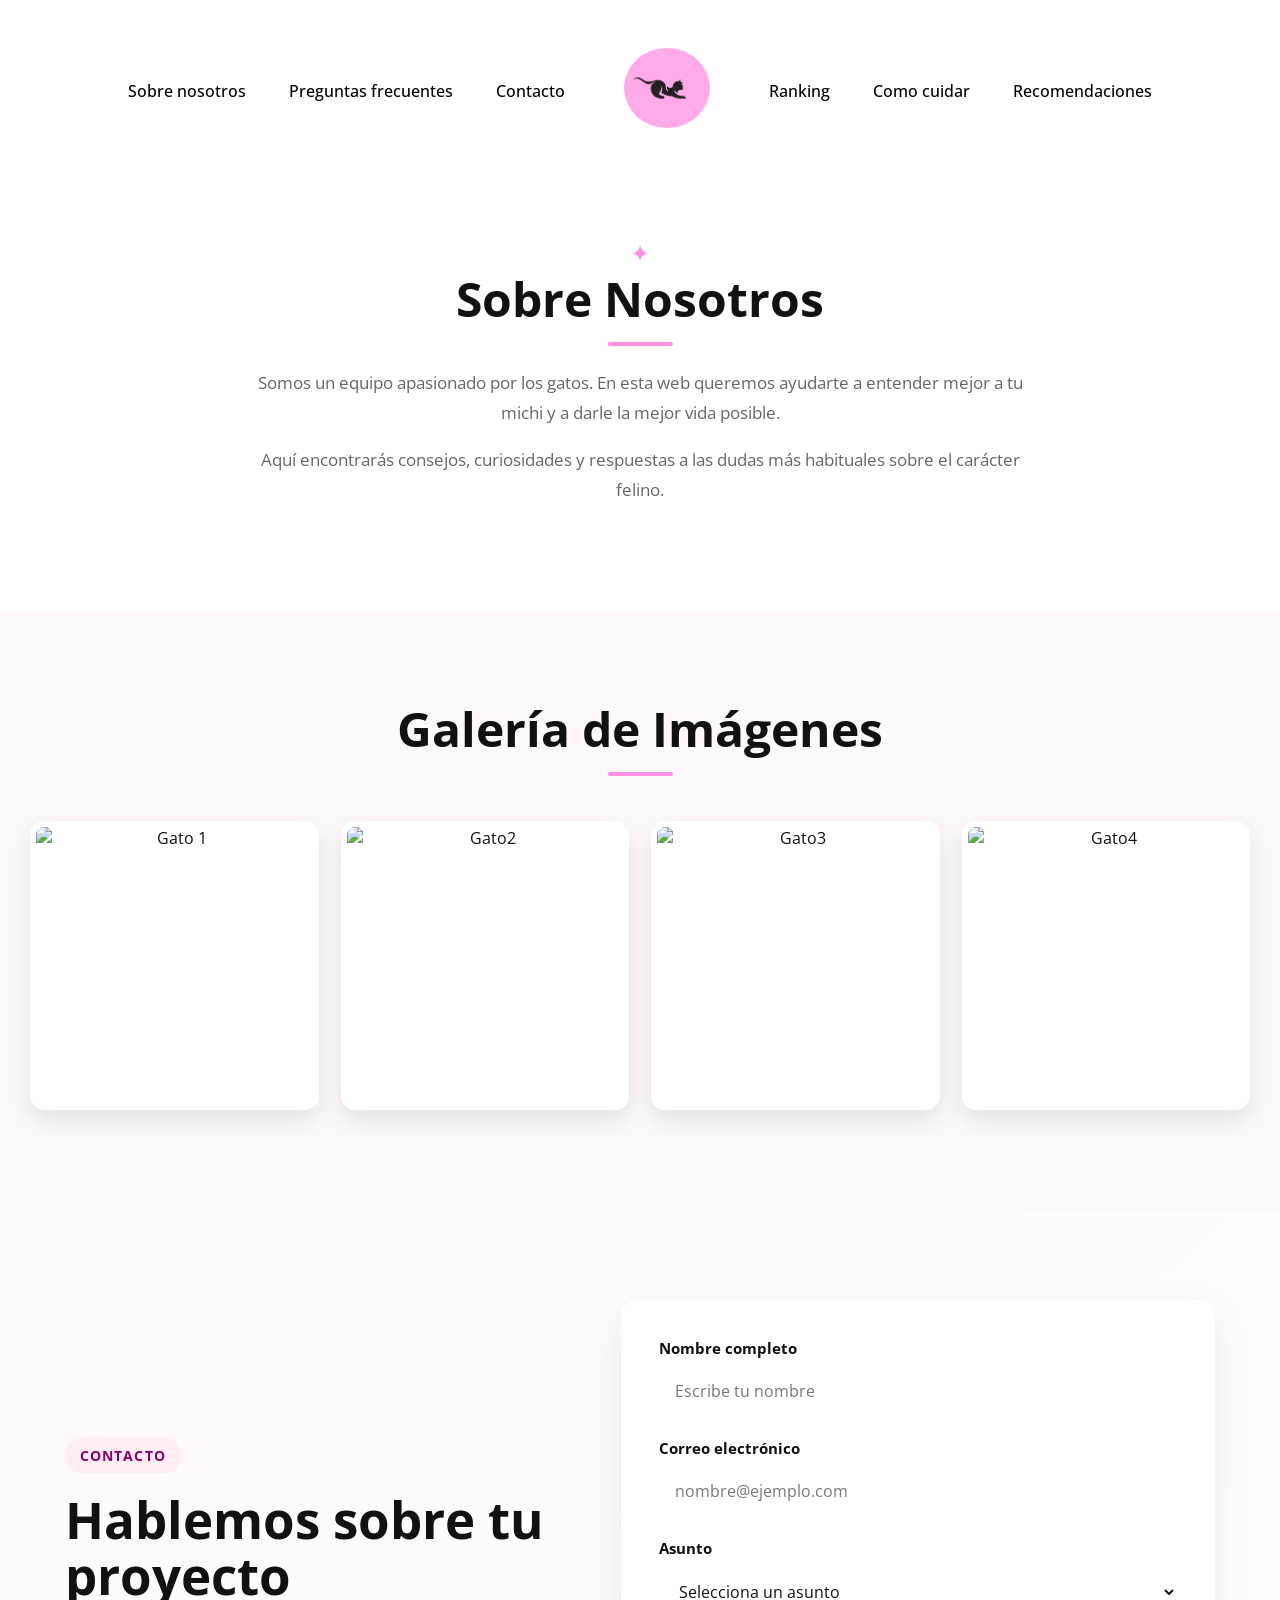
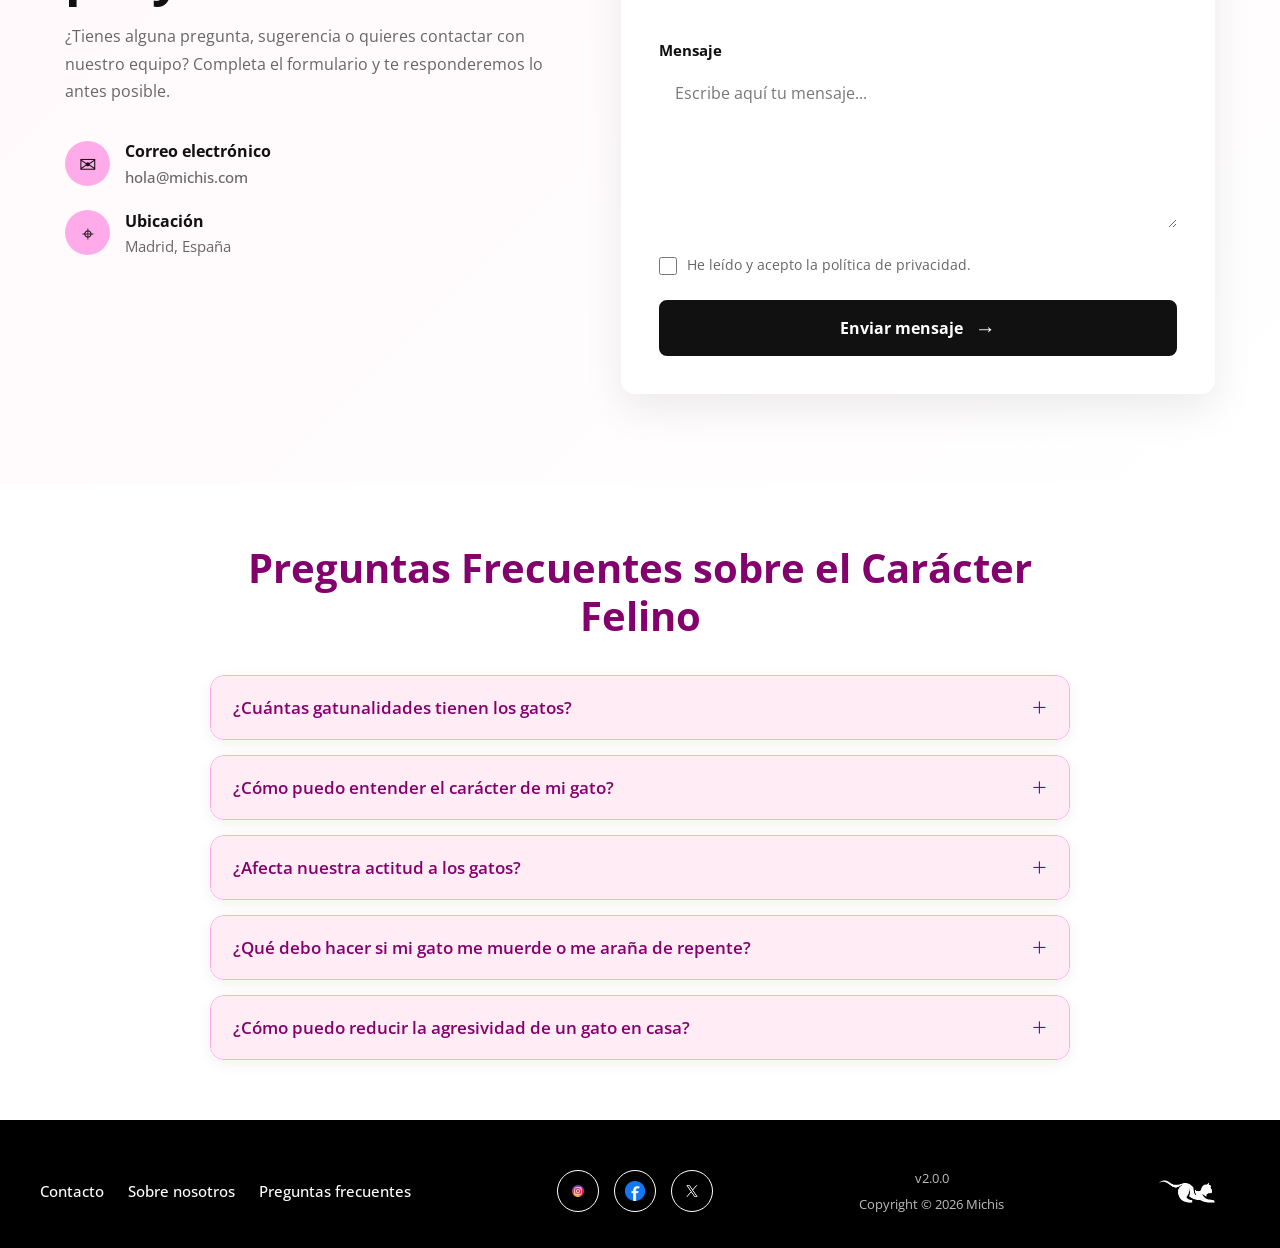
==== commit f135a2b5: "Versión: 2.0.0 (segunda release)" ====
--- a/index.html
+++ b/index.html
@@ -209,7 +209,7 @@
             </div>
 
             <div class="footer-info">
-                <span>v1.0.0</span>
+                <span>v2.0.0</span>
                 <span>Copyright © 2026 Michis</span>
             </div>
 
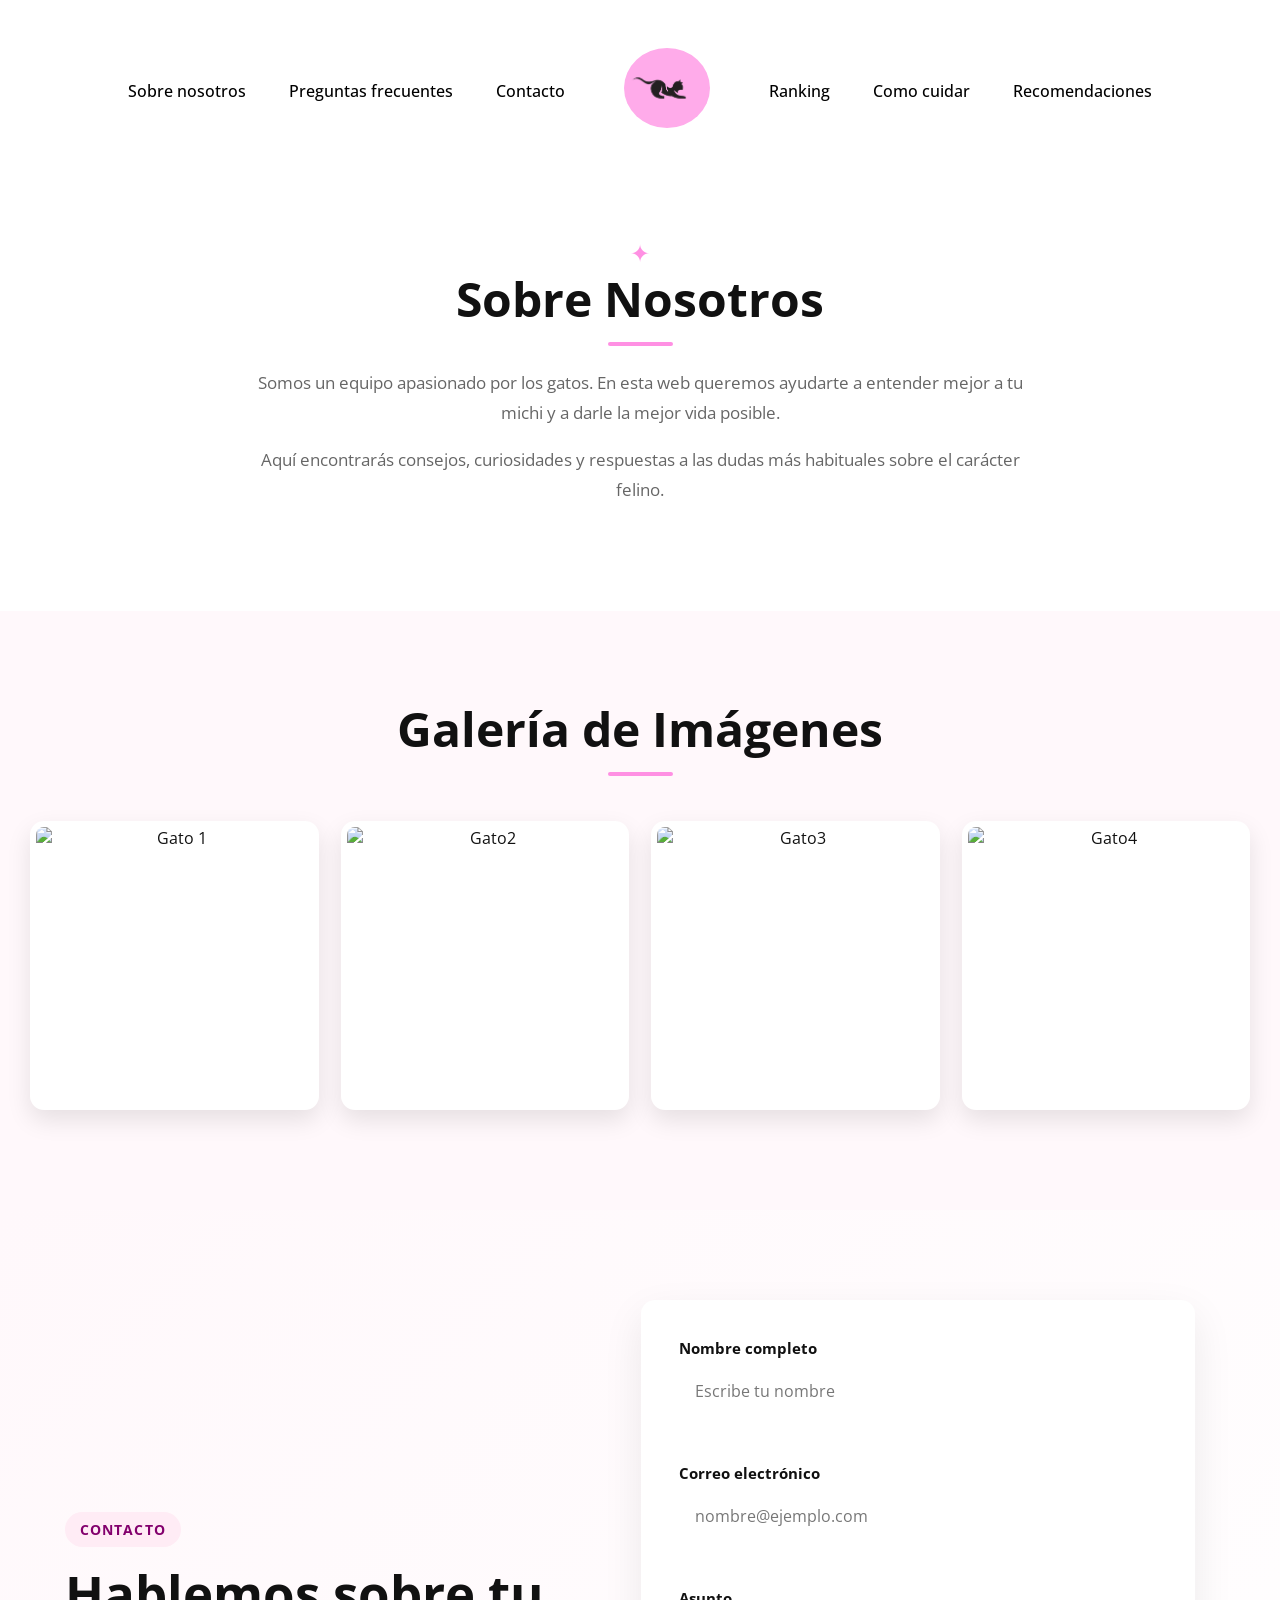
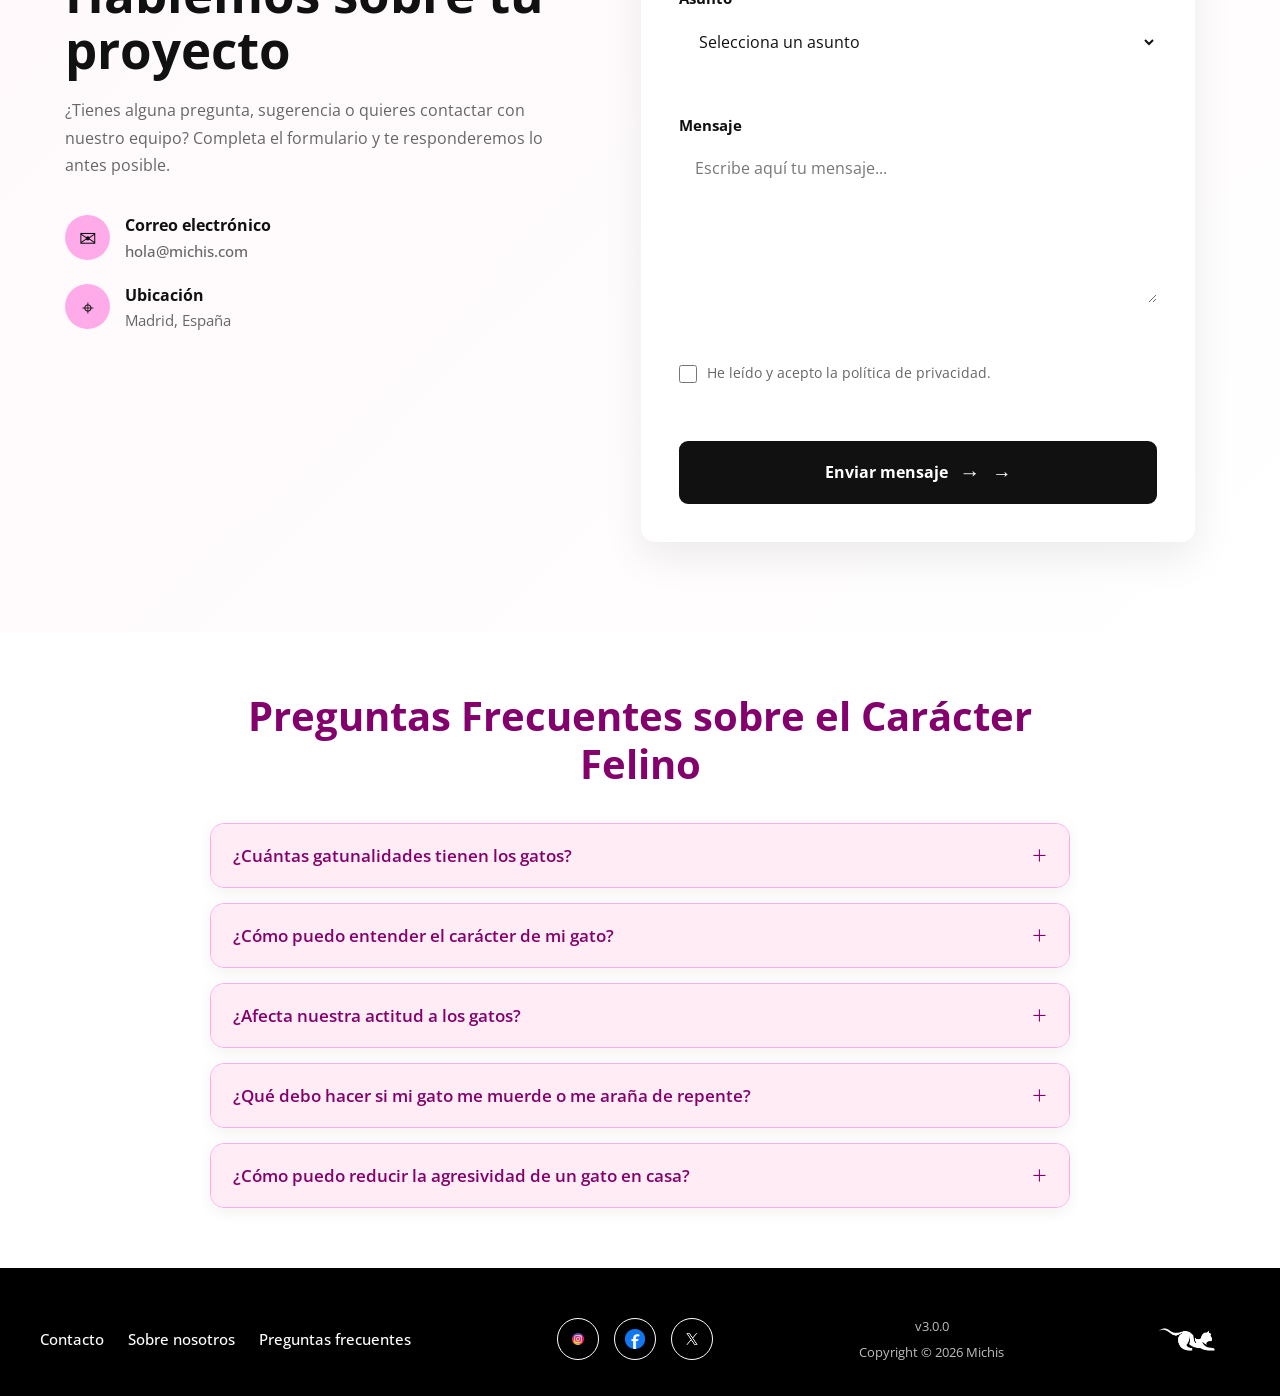
==== commit d11b4b32: "Version 3.0.0 (tercera release)" ====
--- a/index.html
+++ b/index.html
@@ -209,7 +209,7 @@
             </div>
 
             <div class="footer-info">
-                <span>v2.0.0</span>
+                <span>v3.0.0</span>
                 <span>Copyright © 2026 Michis</span>
             </div>
 
--- a/estilos.css
+++ b/estilos.css
@@ -1171,4 +1171,714 @@
     .patitas {
         font-size: 0.78rem;
     }
+}
+
+/* =========================
+   SECCIÓN CUIDADOS
+   ========================= */
+
+.contenedor-cuidados-gatos {
+    padding: 90px 25px;
+    background-color: var(--color-white);
+}
+
+/* =========================
+   REJILLA DE RAZAS
+   ========================= */
+
+.rejilla-razas {
+    display: grid;
+    grid-template-columns: repeat(auto-fit, minmax(280px, 1fr));
+    gap: 25px;
+
+    width: min(100%, 1150px);
+    margin: 0 auto 90px;
+}
+
+.tarjeta-raza {
+    display: flex;
+    flex-direction: column;
+    gap: 20px;
+
+    padding: 25px;
+
+    background-color: var(--color-white);
+    border: 1px solid var(--color-border);
+    border-radius: var(--border-radius);
+    box-shadow: 0 10px 25px rgba(0, 0, 0, 0.06);
+
+    transition:
+        transform var(--transition),
+        box-shadow var(--transition),
+        border-color var(--transition);
+}
+
+.tarjeta-raza:hover {
+    border-color: var(--rosa1);
+    box-shadow: 0 18px 35px rgba(214, 51, 108, 0.16);
+    transform: translateY(-6px);
+}
+
+.cabecera-raza {
+    padding-bottom: 18px;
+    border-bottom: 1px solid var(--color-border);
+}
+
+.titulo-raza {
+    display: flex;
+    align-items: center;
+    gap: 10px;
+    margin: 0 0 10px;
+
+    color: var(--color-black);
+    font-size: 1.25rem;
+}
+
+.titulo-raza::before {
+    content: "🐾";
+
+    display: inline-flex;
+    align-items: center;
+    justify-content: center;
+
+    width: 34px;
+    height: 34px;
+    flex-shrink: 0;
+
+    background-color: var(--rosa3);
+    border-radius: 50%;
+
+    font-size: 0.95rem;
+}
+
+.descripcion-raza {
+    margin: 0;
+
+    color: var(--color-gray);
+    font-size: 0.92rem;
+    line-height: 1.6;
+}
+
+/* =========================
+   CATEGORÍAS DE CADA RAZA
+   ========================= */
+
+.categorias-raza {
+    display: flex;
+    flex-direction: column;
+    gap: 10px;
+}
+
+.elemento-categoria {
+    display: flex;
+    align-items: center;
+    justify-content: space-between;
+    gap: 12px;
+
+    padding: 11px 14px;
+
+    background-color: var(--color-background);
+    border: 1px solid var(--rosa3);
+    border-radius: 9px;
+}
+
+.etiqueta-categoria {
+    color: var(--color-gray);
+    font-size: 0.78rem;
+    font-weight: 700;
+    letter-spacing: 0.03em;
+    text-transform: uppercase;
+}
+
+.valor-categoria {
+    color: var(--color-black-soft);
+    font-size: 0.9rem;
+    font-weight: 700;
+    text-align: right;
+}
+
+/* =========================
+   COMIDA PARA GATOS
+   ========================= */
+
+.contenedor-cuidados-gatos #Comida-gatos {
+    width: min(100%, 1150px);
+    margin: 0 auto;
+    padding: 45px 30px;
+
+    background-color: var(--color-background);
+    border: 1px solid var(--color-border);
+    border-radius: var(--border-radius);
+}
+
+.contenedor-cuidados-gatos #Comida-gatos > div {
+    max-width: 720px;
+    margin: 0 auto 40px;
+    text-align: center;
+}
+
+.contenedor-cuidados-gatos #Comida-gatos h2 {
+    margin: 0 0 15px;
+
+    color: var(--color-black);
+    font-size: clamp(1.8rem, 4vw, 2.6rem);
+}
+
+.contenedor-cuidados-gatos #Comida-gatos h2::after {
+    content: "";
+
+    display: block;
+    width: 65px;
+    height: 4px;
+    margin: 15px auto 0;
+
+    background-color: var(--rosa1);
+    border-radius: 50px;
+}
+
+.contenedor-cuidados-gatos #Comida-gatos > div p {
+    margin: 0;
+
+    color: var(--color-gray);
+    font-size: 1.02rem;
+    line-height: 1.7;
+}
+
+.contenedor-cuidados-gatos #Comida-gatos article {
+    display: grid;
+    grid-template-columns: minmax(0, 1fr) 220px;
+    gap: 25px;
+    align-items: center;
+
+    padding: 25px;
+    margin-bottom: 25px;
+
+    background-color: var(--color-white);
+    border: 1px solid var(--color-border);
+    border-radius: var(--border-radius);
+    box-shadow: 0 8px 22px rgba(0, 0, 0, 0.05);
+
+    transition:
+        transform var(--transition),
+        box-shadow var(--transition),
+        border-color var(--transition);
+}
+
+.contenedor-cuidados-gatos #Comida-gatos article:last-child {
+    margin-bottom: 0;
+}
+
+.contenedor-cuidados-gatos #Comida-gatos article:hover {
+    border-color: var(--rosa1);
+    box-shadow: 0 14px 30px rgba(214, 51, 108, 0.14);
+    transform: translateY(-4px);
+}
+
+.contenedor-cuidados-gatos #Comida-gatos h3 {
+    margin: 0 0 12px;
+
+    color: var(--rosa4);
+    font-size: 1.15rem;
+}
+
+.contenedor-cuidados-gatos #Comida-gatos article p {
+    margin: 0 0 12px;
+
+    color: var(--color-gray);
+    font-size: 0.93rem;
+    line-height: 1.65;
+}
+
+.contenedor-cuidados-gatos #Comida-gatos article img {
+    display: block;
+
+    width: 100%;
+    height: 200px;
+
+    object-fit: cover;
+    object-position: center;
+
+    border: 5px solid var(--rosa3);
+    border-radius: var(--border-radius);
+}
+
+/* =========================
+   SECCIÓN BAÑOS
+   ========================= */
+
+.cuidar-banhos {
+    width: min(100% - 50px, 900px);
+    margin: 0 auto;
+    padding: 55px 40px;
+
+    background-color: var(--color-black);
+    color: var(--color-white);
+    border-radius: var(--border-radius);
+    box-shadow: 0 20px 45px rgba(0, 0, 0, 0.25);
+}
+
+.cuidar-banhos h2 {
+    margin: 0 0 18px;
+
+    color: var(--color-white);
+    font-size: clamp(1.7rem, 4vw, 2.5rem);
+    line-height: 1.2;
+}
+
+.cuidar-banhos h2::after {
+    content: "";
+
+    display: block;
+    width: 65px;
+    height: 4px;
+    margin-top: 15px;
+
+    background-color: var(--rosa1);
+    border-radius: 50px;
+}
+
+.cuidar-banhos p {
+    margin: 0 0 20px;
+
+    color: #d8d8d8;
+    font-size: 1rem;
+    line-height: 1.7;
+}
+
+.cuidar-banhos strong {
+    color: var(--rosa2);
+}
+
+.cuidar-banhos ul,
+.cuidar-banhos ol {
+    margin: 0 0 30px;
+    padding-left: 22px;
+}
+
+.cuidar-banhos li {
+    margin-bottom: 12px;
+
+    color: #e6e6e6;
+    font-size: 0.98rem;
+    line-height: 1.65;
+}
+
+.cuidar-banhos li::marker {
+    color: var(--rosa1);
+    font-weight: 700;
+}
+
+.cuidar-banhos h3 {
+    margin: 0 0 15px;
+
+    color: var(--rosa2);
+    font-size: 1.2rem;
+}
+
+/* =========================
+   RESPONSIVE
+   ========================= */
+
+@media (max-width: 900px) {
+    .contenedor-cuidados-gatos {
+        padding: 65px 20px;
+    }
+
+    .contenedor-cuidados-gatos #Comida-gatos article {
+        grid-template-columns: 1fr;
+    }
+
+    .contenedor-cuidados-gatos #Comida-gatos article img {
+        order: -1;
+        height: 230px;
+    }
+}
+
+@media (max-width: 600px) {
+    .contenedor-cuidados-gatos {
+        padding: 50px 15px;
+    }
+
+    .rejilla-razas {
+        gap: 18px;
+        margin-bottom: 65px;
+    }
+
+    .tarjeta-raza {
+        padding: 22px 18px;
+    }
+
+    .elemento-categoria {
+        flex-direction: column;
+        align-items: flex-start;
+        gap: 5px;
+    }
+
+    .valor-categoria {
+        text-align: left;
+    }
+
+    .contenedor-cuidados-gatos #Comida-gatos {
+        padding: 30px 18px;
+    }
+
+    .contenedor-cuidados-gatos #Comida-gatos article {
+        padding: 20px 18px;
+    }
+
+    .contenedor-cuidados-gatos #Comida-gatos article img {
+        height: 190px;
+    }
+
+    .cuidar-banhos {
+        width: min(100% - 30px, 900px);
+        padding: 40px 22px;
+    }
+}
+
+/* =========================
+   REDUCCIÓN DE MOVIMIENTO
+   ========================= */
+
+@media (prefers-reduced-motion: reduce) {
+    *,
+    *::before,
+    *::after {
+        scroll-behavior: auto !important;
+        transition-duration: 0.01ms !important;
+        animation-duration: 0.01ms !important;
+        animation-iteration-count: 1 !important;
+    }
+}
+
+/* =========================
+   FORMULARIO
+   ========================= */
+
+form {
+    width: min(100% - 40px, 900px);
+    margin: 0 auto;
+    padding-bottom: 100px;
+
+    display: flex;
+    flex-direction: column;
+    gap: 25px;
+}
+
+fieldset {
+    min-width: 0;
+    margin: 0;
+    padding: 28px;
+
+    background-color: var(--color-white);
+    border: 1px solid var(--color-border);
+    border-radius: var(--border-radius);
+    box-shadow: 0 10px 28px rgba(0, 0, 0, 0.06);
+}
+
+legend {
+    max-width: 100%;
+    padding: 0 12px;
+
+    color: var(--color-black);
+    background-color: var(--color-white);
+
+    font-size: 1.05rem;
+    font-weight: 700;
+    line-height: 1.5;
+}
+
+/* Elimina los saltos de línea del HTML */
+fieldset br {
+    display: none;
+}
+
+/* =========================
+   OPCIONES RADIO
+   ========================= */
+
+fieldset input[type="radio"] {
+    position: absolute;
+
+    width: 1px;
+    height: 1px;
+    margin: -1px;
+    padding: 0;
+
+    overflow: hidden;
+    clip: rect(0, 0, 0, 0);
+    white-space: nowrap;
+    border: 0;
+}
+
+fieldset label {
+    position: relative;
+
+    display: flex;
+    align-items: center;
+    min-height: 50px;
+    margin: 10px 0;
+    padding: 13px 16px 13px 45px;
+
+    color: var(--color-black-soft);
+    background-color: var(--color-white);
+    border: 1px solid var(--color-border);
+    border-radius: 10px;
+
+    font-size: 0.95rem;
+    line-height: 1.35;
+    cursor: pointer;
+
+    transition:
+        color var(--transition),
+        background-color var(--transition),
+        border-color var(--transition),
+        transform var(--transition),
+        box-shadow var(--transition);
+}
+
+/* Círculo exterior del radio */
+fieldset label::before {
+    content: "";
+
+    position: absolute;
+    left: 16px;
+    top: 50%;
+    transform: translateY(-50%);
+
+    width: 18px;
+    height: 18px;
+
+    background-color: var(--color-white);
+    border: 2px solid #a9a9a9;
+    border-radius: 50%;
+
+    transition:
+        border-color var(--transition),
+        background-color var(--transition),
+        box-shadow var(--transition);
+}
+
+/* Punto interior del radio seleccionado */
+fieldset label::after {
+    content: "";
+
+    position: absolute;
+    left: 21px;
+    top: 50%;
+    transform: translateY(-50%) scale(0);
+
+    width: 8px;
+    height: 8px;
+
+    background-color: var(--color-white);
+    border-radius: 50%;
+
+    transition: transform var(--transition);
+}
+
+/* Hover */
+fieldset label:hover {
+    color: var(--rosa4);
+    background-color: var(--color-background);
+    border-color: var(--rosa2);
+    transform: translateX(3px);
+}
+
+/* Opción seleccionada */
+fieldset input[type="radio"]:checked + label {
+    color: var(--rosa4);
+    background-color: var(--rosa3);
+    border-color: var(--rosa4);
+    box-shadow: 0 4px 12px rgba(214, 51, 108, 0.12);
+}
+
+fieldset input[type="radio"]:checked + label::before {
+    background-color: var(--rosa4);
+    border-color: var(--rosa4);
+    box-shadow: 0 0 0 4px var(--rosa1);
+}
+
+fieldset input[type="radio"]:checked + label::after {
+    transform: translateY(-50%) scale(1);
+}
+
+/* Foco con teclado */
+fieldset input[type="radio"]:focus-visible + label {
+    outline: 3px solid var(--rosa2);
+    outline-offset: 3px;
+}
+
+/* =========================
+   DISTRIBUCIÓN POR FIELDSET
+   ========================= */
+
+/* 1. Pelaje: dos columnas */
+form fieldset:nth-of-type(1) {
+    display: grid;
+    grid-template-columns: repeat(2, minmax(0, 1fr));
+    column-gap: 18px;
+}
+
+form fieldset:nth-of-type(1) legend {
+    grid-column: 1 / -1;
+}
+
+/* 2. Estructura facial: tres columnas */
+form fieldset:nth-of-type(2) {
+    display: grid;
+    grid-template-columns: repeat(3, minmax(0, 1fr));
+    column-gap: 18px;
+}
+
+form fieldset:nth-of-type(2) legend {
+    grid-column: 1 / -1;
+}
+
+/* 3. Contextura corporal: dos columnas */
+form fieldset:nth-of-type(3) {
+    display: grid;
+    grid-template-columns: repeat(2, minmax(0, 1fr));
+    column-gap: 18px;
+}
+
+form fieldset:nth-of-type(3) legend {
+    grid-column: 1 / -1;
+}
+
+/* 4. Energía: dos columnas */
+form fieldset:nth-of-type(4) {
+    display: grid;
+    grid-template-columns: repeat(2, minmax(0, 1fr));
+    column-gap: 18px;
+}
+
+form fieldset:nth-of-type(4) legend {
+    grid-column: 1 / -1;
+}
+
+/* =========================
+   BOTÓN
+   ========================= */
+
+button[type="submit"] {
+    align-self: center;
+
+    min-width: 260px;
+    margin-top: 8px;
+    padding: 16px 25px;
+
+    color: var(--color-white);
+    background-color: var(--color-black);
+    border: 2px solid var(--color-black);
+    border-radius: 9px;
+
+    font: inherit;
+    font-size: 1rem;
+    font-weight: 700;
+    cursor: pointer;
+
+    transition:
+        color var(--transition),
+        background-color var(--transition),
+        border-color var(--transition),
+        transform var(--transition);
+}
+
+button[type="submit"]::after {
+    content: " →";
+    font-size: 1.2rem;
+}
+
+button[type="submit"]:hover {
+    color: var(--color-black);
+    background-color: var(--rosa2);
+    border-color: var(--rosa2);
+    transform: translateY(-3px);
+}
+
+button[type="submit"]:focus-visible {
+    outline: 3px solid var(--rosa4);
+    outline-offset: 4px;
+}
+
+/* =========================
+   RESPONSIVE
+   ========================= */
+
+@media (max-width: 750px) {
+    h1 {
+        margin-top: 60px;
+    }
+
+    form {
+        width: min(100% - 30px, 600px);
+        padding-bottom: 75px;
+    }
+
+    form fieldset:nth-of-type(1),
+    form fieldset:nth-of-type(2),
+    form fieldset:nth-of-type(3),
+    form fieldset:nth-of-type(4) {
+        display: block;
+    }
+
+    fieldset {
+        padding: 24px 20px;
+    }
+
+    fieldset label {
+        margin: 9px 0;
+    }
+}
+
+@media (max-width: 480px) {
+    h1 {
+        margin-top: 45px;
+        font-size: 1.8rem;
+    }
+
+    body > p {
+        margin-bottom: 32px;
+        font-size: 0.95rem;
+    }
+
+    form {
+        width: min(100% - 24px, 500px);
+    }
+
+    fieldset {
+        padding: 22px 15px;
+    }
+
+    legend {
+        padding: 0 8px;
+        font-size: 0.95rem;
+    }
+
+    fieldset label {
+        padding-right: 12px;
+        padding-left: 43px;
+        font-size: 0.9rem;
+    }
+
+    button[type="submit"] {
+        width: 100%;
+        min-width: 0;
+    }
+}
+
+/* =========================
+   REDUCCIÓN DE MOVIMIENTO
+   ========================= */
+
+@media (prefers-reduced-motion: reduce) {
+    *,
+    *::before,
+    *::after {
+        scroll-behavior: auto !important;
+        transition-duration: 0.01ms !important;
+        animation-duration: 0.01ms !important;
+        animation-iteration-count: 1 !important;
+    }
 }
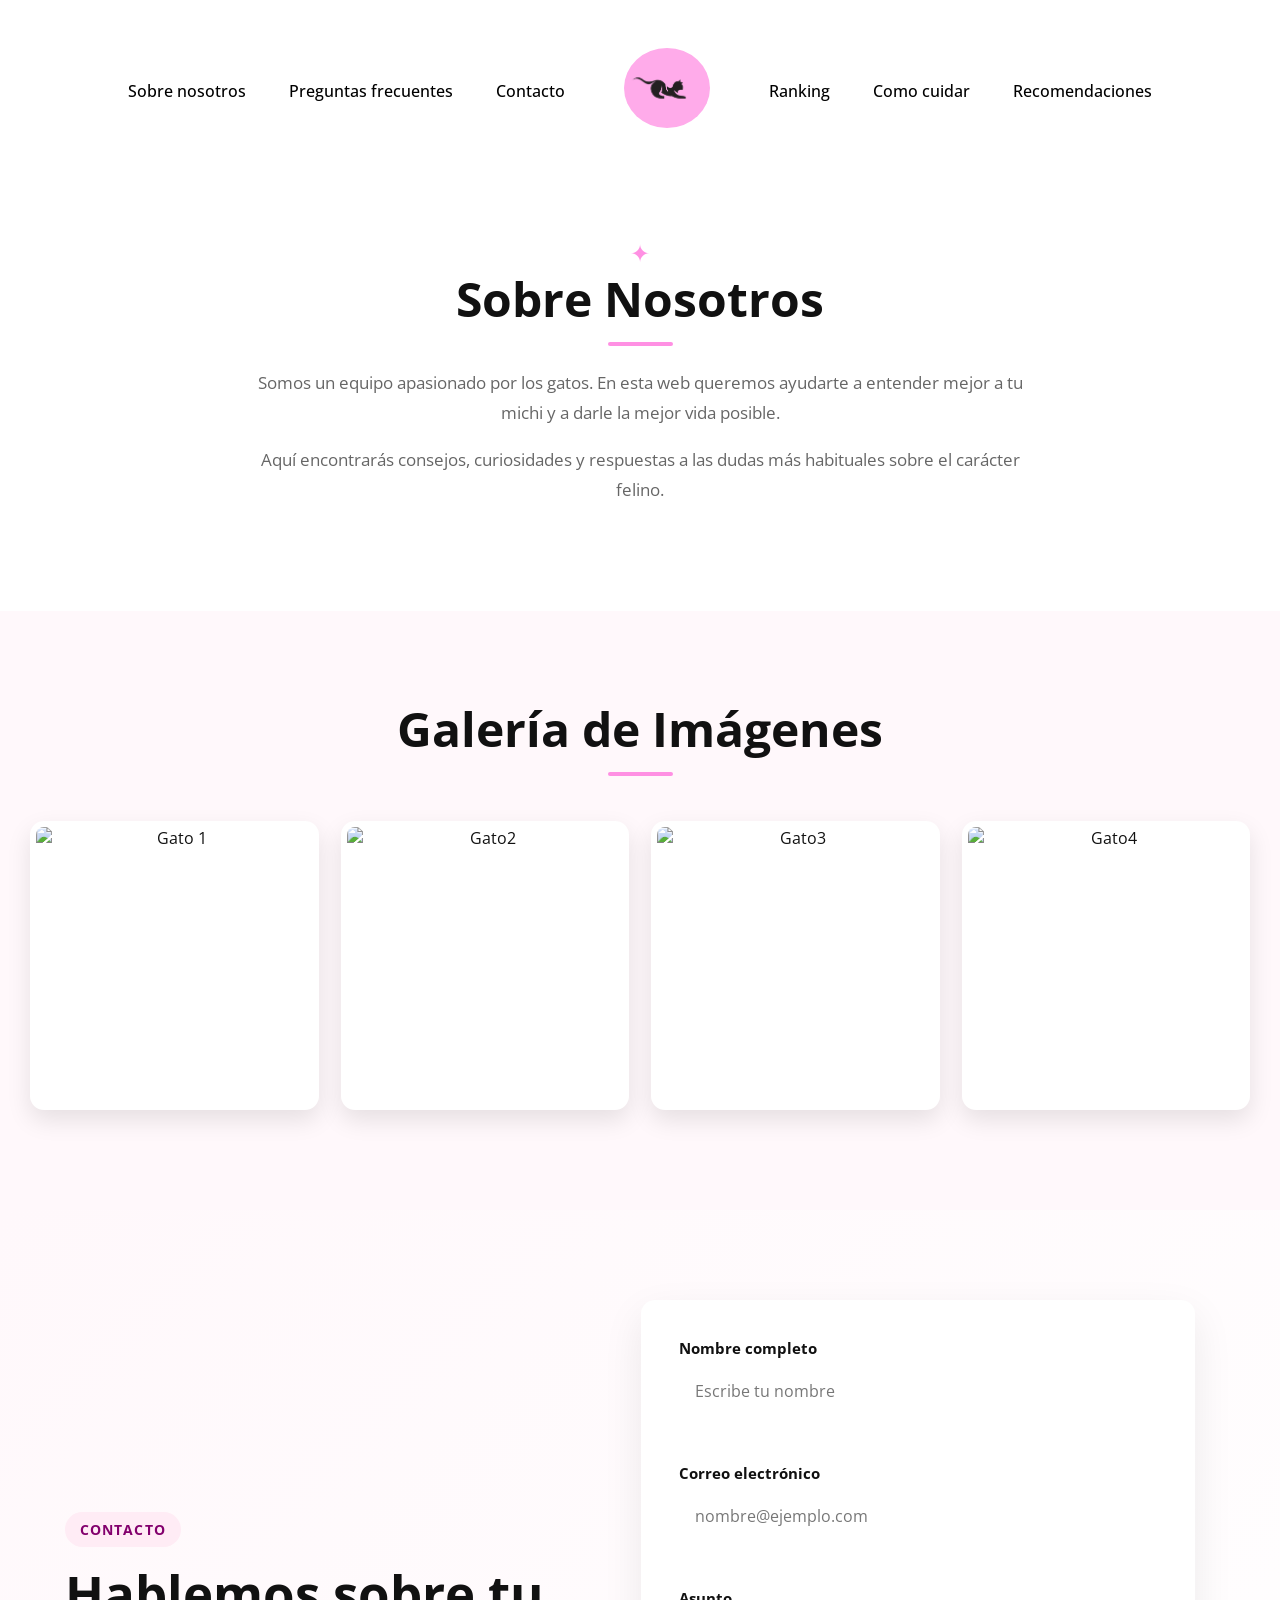
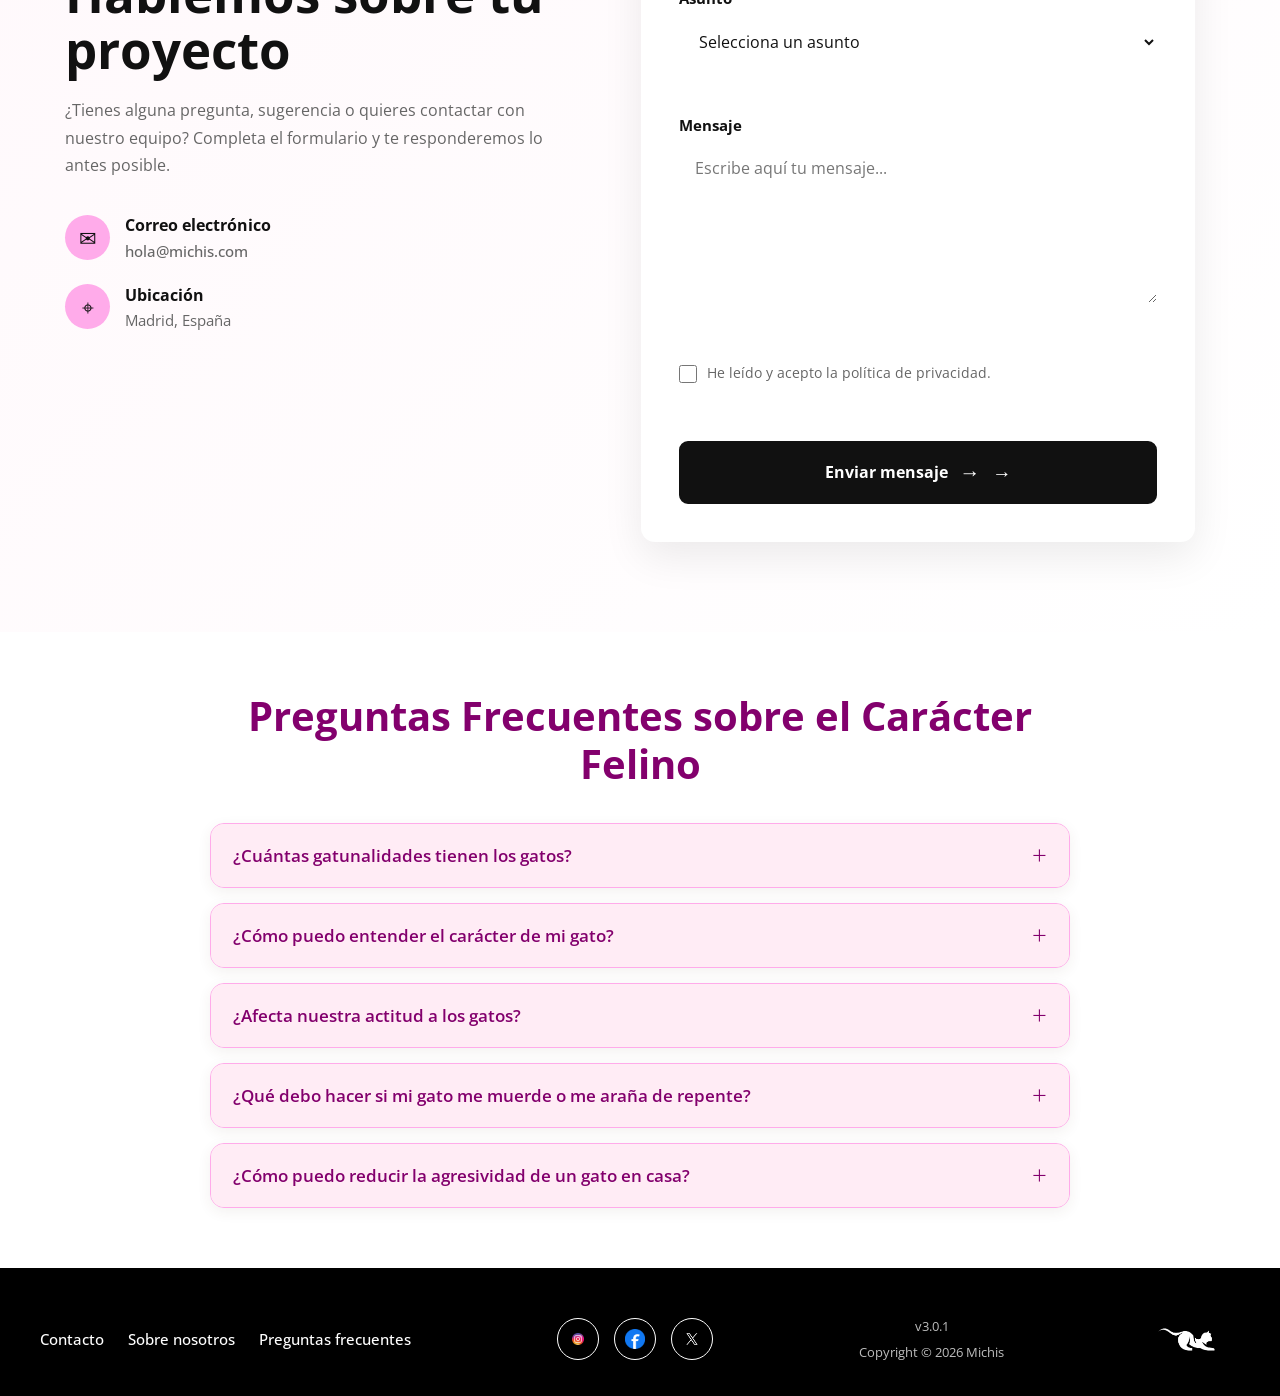
==== commit d2d53404: "actualizacion" ====
--- a/index.html
+++ b/index.html
@@ -209,7 +209,7 @@
             </div>
 
             <div class="footer-info">
-                <span>v3.0.0</span>
+                <span>v3.0.1</span>
                 <span>Copyright © 2026 Michis</span>
             </div>
 
